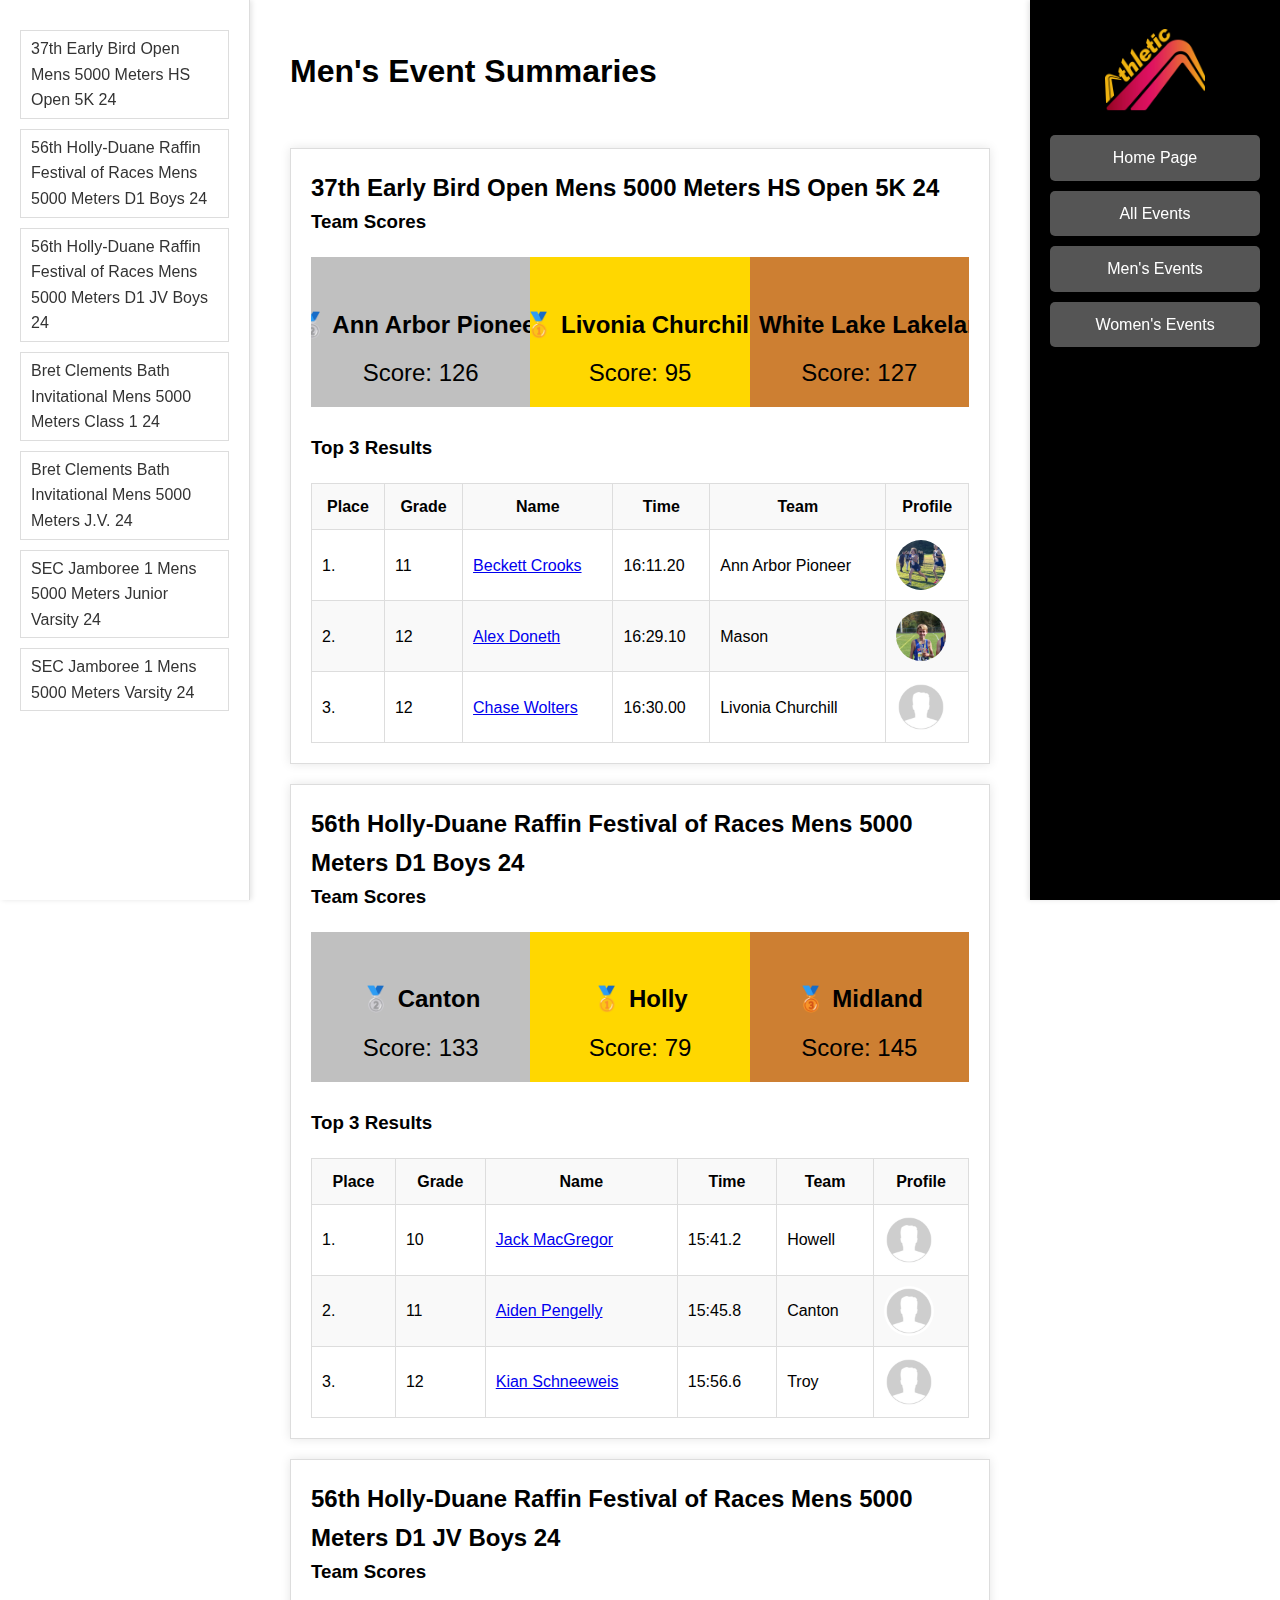
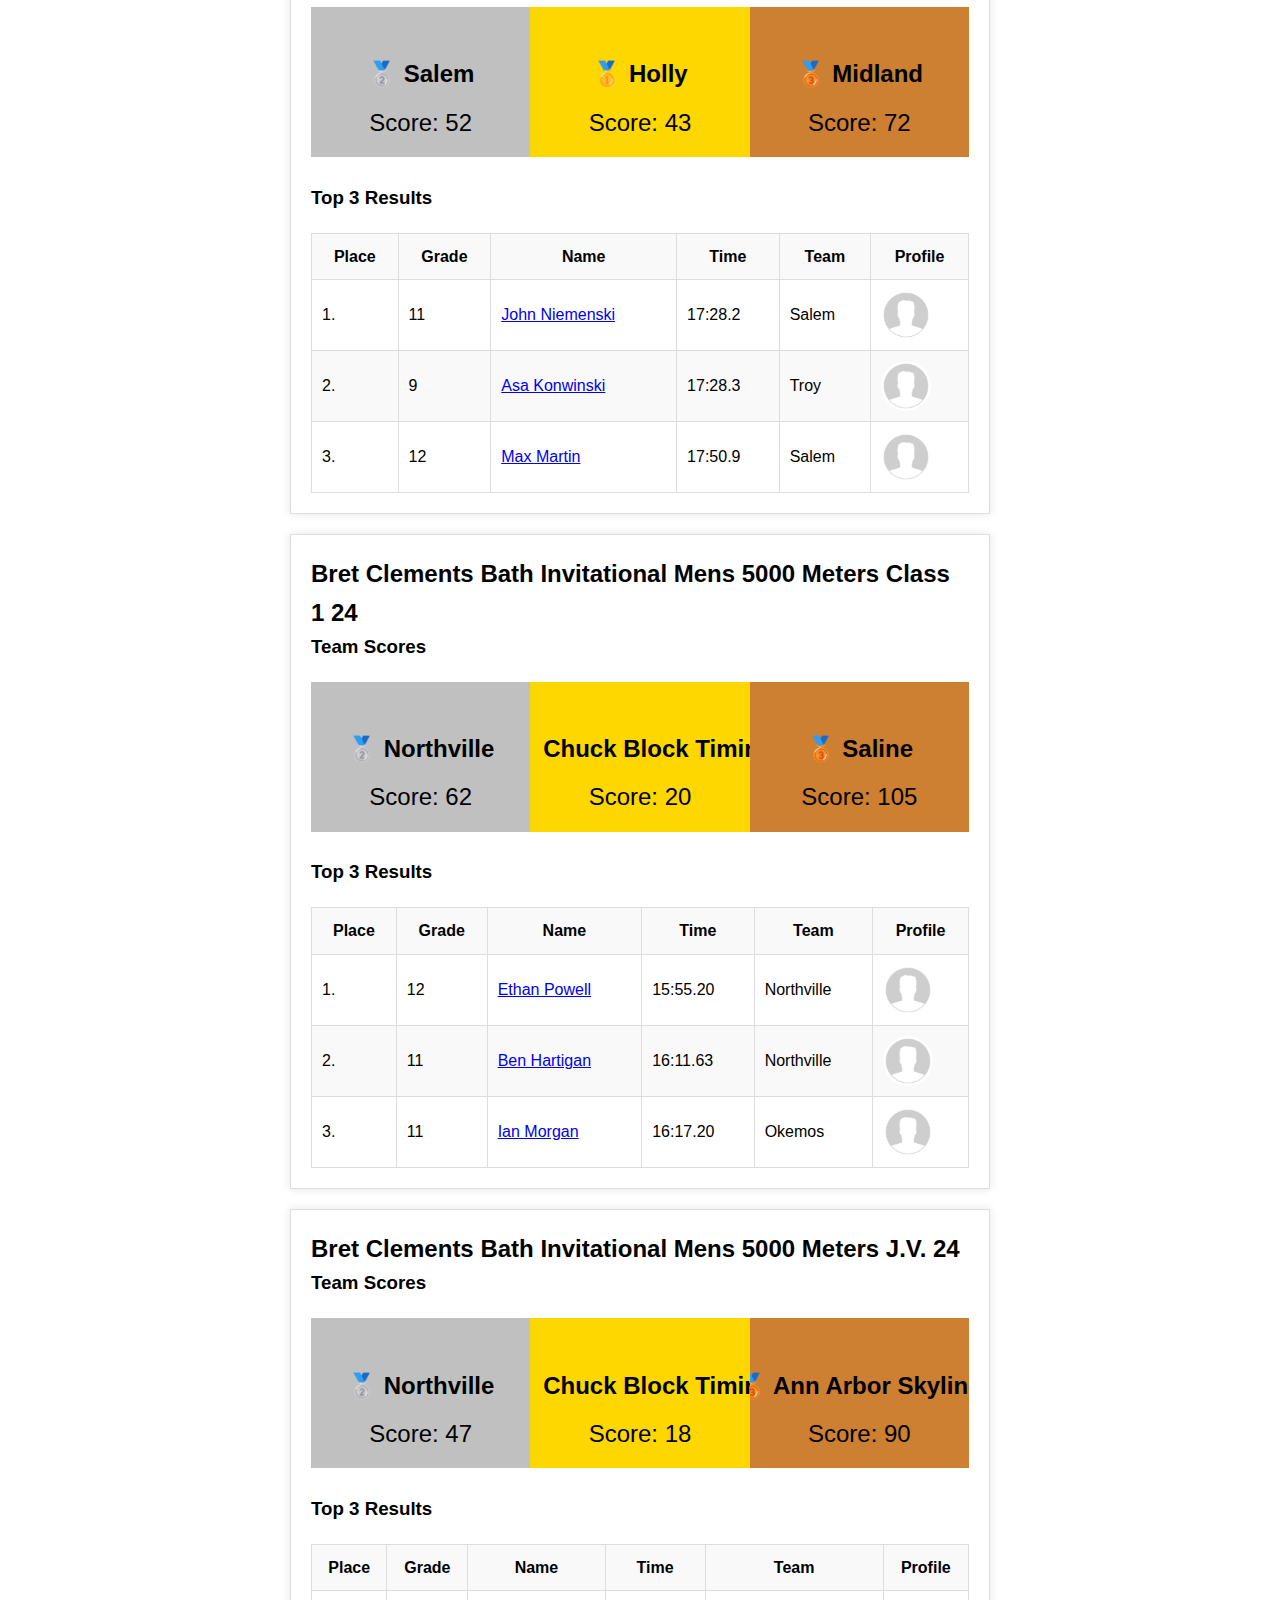
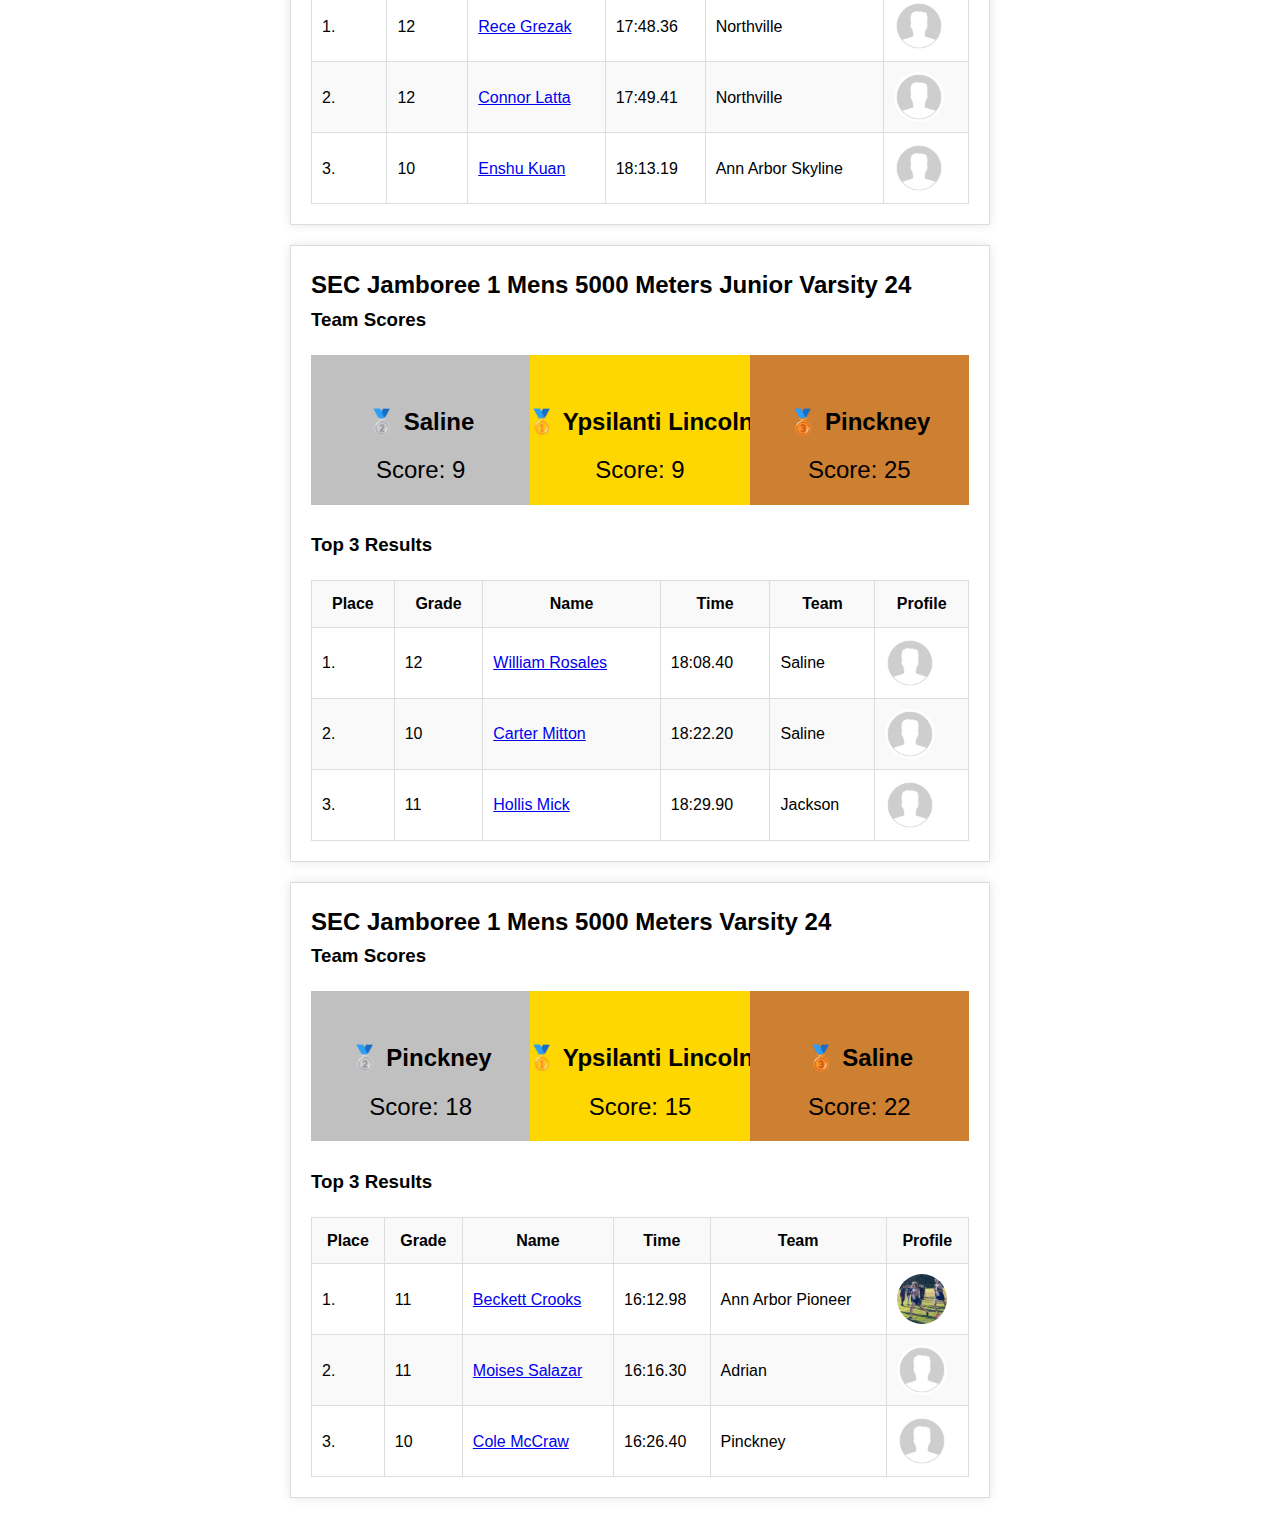
==== mens_results.html @ 16da2fe8 "Extra pages" ====
<!DOCTYPE html>
<html lang="en">
<head>
    <meta charset="UTF-8">
    <meta http-equiv="X-UA-Compatible" content="IE=edge">
    <meta name="viewport" content="width=device-width, initial-scale=1.0">
    <title>Men's Event Summaries</title>
    <link rel="icon" href="images/favicon.ico" type="image/x-icon">
    <link rel="stylesheet" type="text/css" href="css/reset.css"> 
    <link rel="stylesheet" href="css/style.css">
    <script>
        window.addEventListener('scroll', function() {
            const button = document.getElementById('back-to-top');
            const modal = document.getElementById('image-modal');
            if (window.pageYOffset > 300 && modal.style.display !== 'block') {
                button.style.display = 'block';
            } else {
                button.style.display = 'none';
            }
        });

        function scrollToTop() {
            const prefersReducedMotion = window.matchMedia('(prefers-reduced-motion: reduce)').matches;
            if (prefersReducedMotion) {
                window.scrollTo({ top: 0 });
            } else {
                window.scrollTo({ top: 0, behavior: 'smooth' });
            }
        }

        function toggleModal(imageSrc, altText, event) {
            event.stopPropagation(); // Prevent the click event from bubbling up
            const modal = document.getElementById('image-modal');
            const modalImg = document.getElementById('modal-img');
            const modalCaption = document.getElementById('modal-caption');
            const backToTopButton = document.getElementById('back-to-top');

            modal.style.display = 'block';
            modalImg.src = imageSrc;
            modalCaption.textContent = altText;
            backToTopButton.style.display = 'none';
            document.addEventListener('keydown', handleModalKeydown);
        }

        function closeModal() {
            const modal = document.getElementById('image-modal');
            modal.style.display = 'none';
            const button = document.getElementById('back-to-top');
            if (window.pageYOffset > 300) {
                button.style.display = 'block';
            }
            document.removeEventListener('keydown', handleModalKeydown);
        }

        function handleModalKeydown(event) {
            if (event.key === 'Escape') {
                closeModal();
            }
        }

        // Close the modal when clicking anywhere inside it
        document.addEventListener('DOMContentLoaded', function() {
            const modal = document.getElementById('image-modal');
            modal.addEventListener('click', closeModal);
            const modalContent = document.getElementById('modal-img');
            modalContent.addEventListener('click', function(event) {
                event.stopPropagation(); // Prevent closing when clicking on the image
            });
        });

        function handleImageKeydown(event, imageSrc, altText) {
            if (event.key === 'Enter') {
                toggleModal(imageSrc, altText, event);
            }
        }
    </script>
</head>
<body>
    <!-- Image Modal -->
    <div id="image-modal" class="modal">
        <img class="modal-content" id="modal-img" alt="Profile Pic Fullscreen View">
        <div id="modal-caption"></div>
    </div>

    <!-- Footer acting as Navbar -->
    <footer>
        <img src="images/athletic_logo.png" alt="Athletic.net Logo" class="footer-logo">
        <a href="index.html" class="footer-button" tabindex="0">Home Page</a>
        <a href="results.html" class="footer-button" tabindex="0">All Events</a>
        <a href="mens_results.html" class="footer-button" tabindex="0">Men's Events</a>
        <a href="womens_results.html" class="footer-button" tabindex="0">Women's Events</a>
    </footer>

    <main>
        <nav class="event-list">
            <ul>
    <li><a href="#event-1" class="event-link">37th Early Bird Open Mens 5000 Meters HS Open 5K 24</a></li><li><a href="#event-2" class="event-link">56th Holly-Duane Raffin Festival of Races Mens 5000 Meters D1 Boys 24</a></li><li><a href="#event-3" class="event-link">56th Holly-Duane Raffin Festival of Races Mens 5000 Meters D1 JV Boys 24</a></li><li><a href="#event-4" class="event-link">Bret Clements Bath Invitational Mens 5000 Meters Class 1 24</a></li><li><a href="#event-5" class="event-link">Bret Clements Bath Invitational Mens 5000 Meters J.V. 24</a></li><li><a href="#event-6" class="event-link">SEC Jamboree 1 Mens 5000 Meters Junior Varsity 24</a></li><li><a href="#event-7" class="event-link">SEC Jamboree 1 Mens 5000 Meters Varsity 24</a></li>
            </ul>
        </nav>
        <br>
        <h1>Men's Event Summaries</h1>
        <br>
        <br>
    
            <div class="spacer" id="spacer-1"></div>
            <section id="event-1" class="event">
                <h2>37th Early Bird Open Mens 5000 Meters HS Open 5K 24</h2>
                <h3>Team Scores</h3>
                <div class="podium">
            
                <div class="first-place">
                    <p><b>&#129351; Livonia Churchill</b></p>
                    <p>Score: 95</p>
                </div>
                
                <div class="second-place">
                    <p><b>&#129352; Ann Arbor Pioneer</b></p>
                    <p>Score: 126</p>
                </div>
                
                <div class="third-place">
                    <p><b>&#129353; White Lake Lakeland</b></p>
                    <p>Score: 127</p>
                </div>
                
                </div>
                <br>
                <h3>Top 3 Results</h3>
                <table class="athlete-table">
                    <thead>
                        <tr>
                            <th>Place</th>
                            <th>Grade</th>
                            <th>Name</th>
                            <th>Time</th>
                            <th>Team</th>
                            <th>Profile</th>
                        </tr>
                    </thead>
                    <tbody>
            
                    <tr>
                        <td data-label="Place">1.</td>
                        <td data-label="Grade">11</td>
                        <td data-label="Name"><a href="https://www.athletic.net/athlete/21198004/cross-country" target="_blank">Beckett Crooks</a></td>
                        <td data-label="Time">16:11.20</td>
                        <td data-label="Team">Ann Arbor Pioneer</td>
                        <td data-label="Profile">
                            <img src="images/athletes/21198004.jpg" alt="Profile Picture of Beckett Crooks" 
                                 onclick="toggleModal('images/athletes/21198004.jpg', 'Beckett Crooks', event)" 
                                 onkeydown="handleImageKeydown(event, 'images/athletes/21198004.jpg', 'Beckett Crooks')" tabindex="0">
                        </td>
                    </tr>
                    
                    <tr>
                        <td data-label="Place">2.</td>
                        <td data-label="Grade">12</td>
                        <td data-label="Name"><a href="https://www.athletic.net/athlete/14078430/cross-country" target="_blank">Alex Doneth</a></td>
                        <td data-label="Time">16:29.10</td>
                        <td data-label="Team">Mason</td>
                        <td data-label="Profile">
                            <img src="images/athletes/14078430.jpg" alt="Profile Picture of Alex Doneth" 
                                 onclick="toggleModal('images/athletes/14078430.jpg', 'Alex Doneth', event)" 
                                 onkeydown="handleImageKeydown(event, 'images/athletes/14078430.jpg', 'Alex Doneth')" tabindex="0">
                        </td>
                    </tr>
                    
                    <tr>
                        <td data-label="Place">3.</td>
                        <td data-label="Grade">12</td>
                        <td data-label="Name"><a href="https://www.athletic.net/athlete/18779770/cross-country" target="_blank">Chase Wolters</a></td>
                        <td data-label="Time">16:30.00</td>
                        <td data-label="Team">Livonia Churchill</td>
                        <td data-label="Profile">
                            <img src="images/default.jpg" alt="Profile Picture of Chase Wolters" 
                                 onclick="toggleModal('images/default.jpg', 'Chase Wolters', event)" 
                                 onkeydown="handleImageKeydown(event, 'images/default.jpg', 'Chase Wolters')" tabindex="0">
                        </td>
                    </tr>
                    
                    </tbody>
                </table>
            </section>
            
            <div class="spacer" id="spacer-2"></div>
            <section id="event-2" class="event">
                <h2>56th Holly-Duane Raffin Festival of Races Mens 5000 Meters D1 Boys 24</h2>
                <h3>Team Scores</h3>
                <div class="podium">
            
                <div class="first-place">
                    <p><b>&#129351; Holly</b></p>
                    <p>Score: 79</p>
                </div>
                
                <div class="second-place">
                    <p><b>&#129352; Canton</b></p>
                    <p>Score: 133</p>
                </div>
                
                <div class="third-place">
                    <p><b>&#129353; Midland</b></p>
                    <p>Score: 145</p>
                </div>
                
                </div>
                <br>
                <h3>Top 3 Results</h3>
                <table class="athlete-table">
                    <thead>
                        <tr>
                            <th>Place</th>
                            <th>Grade</th>
                            <th>Name</th>
                            <th>Time</th>
                            <th>Team</th>
                            <th>Profile</th>
                        </tr>
                    </thead>
                    <tbody>
            
                    <tr>
                        <td data-label="Place">1.</td>
                        <td data-label="Grade">10</td>
                        <td data-label="Name"><a href="https://www.athletic.net/athlete/17456114/cross-country" target="_blank">Jack MacGregor</a></td>
                        <td data-label="Time">15:41.2</td>
                        <td data-label="Team">Howell</td>
                        <td data-label="Profile">
                            <img src="images/default.jpg" alt="Profile Picture of Jack MacGregor" 
                                 onclick="toggleModal('images/default.jpg', 'Jack MacGregor', event)" 
                                 onkeydown="handleImageKeydown(event, 'images/default.jpg', 'Jack MacGregor')" tabindex="0">
                        </td>
                    </tr>
                    
                    <tr>
                        <td data-label="Place">2.</td>
                        <td data-label="Grade">11</td>
                        <td data-label="Name"><a href="https://www.athletic.net/athlete/21144396/cross-country" target="_blank">Aiden Pengelly</a></td>
                        <td data-label="Time">15:45.8</td>
                        <td data-label="Team">Canton</td>
                        <td data-label="Profile">
                            <img src="images/default.jpg" alt="Profile Picture of Aiden Pengelly" 
                                 onclick="toggleModal('images/default.jpg', 'Aiden Pengelly', event)" 
                                 onkeydown="handleImageKeydown(event, 'images/default.jpg', 'Aiden Pengelly')" tabindex="0">
                        </td>
                    </tr>
                    
                    <tr>
                        <td data-label="Place">3.</td>
                        <td data-label="Grade">12</td>
                        <td data-label="Name"><a href="https://www.athletic.net/athlete/19825394/cross-country" target="_blank">Kian Schneeweis</a></td>
                        <td data-label="Time">15:56.6</td>
                        <td data-label="Team">Troy</td>
                        <td data-label="Profile">
                            <img src="images/default.jpg" alt="Profile Picture of Kian Schneeweis" 
                                 onclick="toggleModal('images/default.jpg', 'Kian Schneeweis', event)" 
                                 onkeydown="handleImageKeydown(event, 'images/default.jpg', 'Kian Schneeweis')" tabindex="0">
                        </td>
                    </tr>
                    
                    </tbody>
                </table>
            </section>
            
            <div class="spacer" id="spacer-3"></div>
            <section id="event-3" class="event">
                <h2>56th Holly-Duane Raffin Festival of Races Mens 5000 Meters D1 JV Boys 24</h2>
                <h3>Team Scores</h3>
                <div class="podium">
            
                <div class="first-place">
                    <p><b>&#129351; Holly</b></p>
                    <p>Score: 43</p>
                </div>
                
                <div class="second-place">
                    <p><b>&#129352; Salem</b></p>
                    <p>Score: 52</p>
                </div>
                
                <div class="third-place">
                    <p><b>&#129353; Midland</b></p>
                    <p>Score: 72</p>
                </div>
                
                </div>
                <br>
                <h3>Top 3 Results</h3>
                <table class="athlete-table">
                    <thead>
                        <tr>
                            <th>Place</th>
                            <th>Grade</th>
                            <th>Name</th>
                            <th>Time</th>
                            <th>Team</th>
                            <th>Profile</th>
                        </tr>
                    </thead>
                    <tbody>
            
                    <tr>
                        <td data-label="Place">1.</td>
                        <td data-label="Grade">11</td>
                        <td data-label="Name"><a href="https://www.athletic.net/athlete/19109794/cross-country" target="_blank">John Niemenski</a></td>
                        <td data-label="Time">17:28.2</td>
                        <td data-label="Team">Salem</td>
                        <td data-label="Profile">
                            <img src="images/default.jpg" alt="Profile Picture of John Niemenski" 
                                 onclick="toggleModal('images/default.jpg', 'John Niemenski', event)" 
                                 onkeydown="handleImageKeydown(event, 'images/default.jpg', 'John Niemenski')" tabindex="0">
                        </td>
                    </tr>
                    
                    <tr>
                        <td data-label="Place">2.</td>
                        <td data-label="Grade">9</td>
                        <td data-label="Name"><a href="https://www.athletic.net/athlete/26407449/cross-country" target="_blank">Asa Konwinski</a></td>
                        <td data-label="Time">17:28.3</td>
                        <td data-label="Team">Troy</td>
                        <td data-label="Profile">
                            <img src="images/default.jpg" alt="Profile Picture of Asa Konwinski" 
                                 onclick="toggleModal('images/default.jpg', 'Asa Konwinski', event)" 
                                 onkeydown="handleImageKeydown(event, 'images/default.jpg', 'Asa Konwinski')" tabindex="0">
                        </td>
                    </tr>
                    
                    <tr>
                        <td data-label="Place">3.</td>
                        <td data-label="Grade">12</td>
                        <td data-label="Name"><a href="https://www.athletic.net/athlete/18687802/cross-country" target="_blank">Max Martin</a></td>
                        <td data-label="Time">17:50.9</td>
                        <td data-label="Team">Salem</td>
                        <td data-label="Profile">
                            <img src="images/default.jpg" alt="Profile Picture of Max Martin" 
                                 onclick="toggleModal('images/default.jpg', 'Max Martin', event)" 
                                 onkeydown="handleImageKeydown(event, 'images/default.jpg', 'Max Martin')" tabindex="0">
                        </td>
                    </tr>
                    
                    </tbody>
                </table>
            </section>
            
            <div class="spacer" id="spacer-4"></div>
            <section id="event-4" class="event">
                <h2>Bret Clements Bath Invitational Mens 5000 Meters Class 1 24</h2>
                <h3>Team Scores</h3>
                <div class="podium">
            
                <div class="first-place">
                    <p><b>&#129351; Chuck Block Timing</b></p>
                    <p>Score: 20</p>
                </div>
                
                <div class="second-place">
                    <p><b>&#129352; Northville</b></p>
                    <p>Score: 62</p>
                </div>
                
                <div class="third-place">
                    <p><b>&#129353; Saline</b></p>
                    <p>Score: 105</p>
                </div>
                
                </div>
                <br>
                <h3>Top 3 Results</h3>
                <table class="athlete-table">
                    <thead>
                        <tr>
                            <th>Place</th>
                            <th>Grade</th>
                            <th>Name</th>
                            <th>Time</th>
                            <th>Team</th>
                            <th>Profile</th>
                        </tr>
                    </thead>
                    <tbody>
            
                    <tr>
                        <td data-label="Place">1.</td>
                        <td data-label="Grade">12</td>
                        <td data-label="Name"><a href="https://www.athletic.net/athlete/17514447/cross-country" target="_blank">Ethan Powell</a></td>
                        <td data-label="Time">15:55.20</td>
                        <td data-label="Team">Northville</td>
                        <td data-label="Profile">
                            <img src="images/default.jpg" alt="Profile Picture of Ethan Powell" 
                                 onclick="toggleModal('images/default.jpg', 'Ethan Powell', event)" 
                                 onkeydown="handleImageKeydown(event, 'images/default.jpg', 'Ethan Powell')" tabindex="0">
                        </td>
                    </tr>
                    
                    <tr>
                        <td data-label="Place">2.</td>
                        <td data-label="Grade">11</td>
                        <td data-label="Name"><a href="https://www.athletic.net/athlete/21351035/cross-country" target="_blank">Ben Hartigan</a></td>
                        <td data-label="Time">16:11.63</td>
                        <td data-label="Team">Northville</td>
                        <td data-label="Profile">
                            <img src="images/default.jpg" alt="Profile Picture of Ben Hartigan" 
                                 onclick="toggleModal('images/default.jpg', 'Ben Hartigan', event)" 
                                 onkeydown="handleImageKeydown(event, 'images/default.jpg', 'Ben Hartigan')" tabindex="0">
                        </td>
                    </tr>
                    
                    <tr>
                        <td data-label="Place">3.</td>
                        <td data-label="Grade">11</td>
                        <td data-label="Name"><a href="https://www.athletic.net/athlete/20362252/cross-country" target="_blank">Ian Morgan</a></td>
                        <td data-label="Time">16:17.20</td>
                        <td data-label="Team">Okemos</td>
                        <td data-label="Profile">
                            <img src="images/default.jpg" alt="Profile Picture of Ian Morgan" 
                                 onclick="toggleModal('images/default.jpg', 'Ian Morgan', event)" 
                                 onkeydown="handleImageKeydown(event, 'images/default.jpg', 'Ian Morgan')" tabindex="0">
                        </td>
                    </tr>
                    
                    </tbody>
                </table>
            </section>
            
            <div class="spacer" id="spacer-5"></div>
            <section id="event-5" class="event">
                <h2>Bret Clements Bath Invitational Mens 5000 Meters J.V. 24</h2>
                <h3>Team Scores</h3>
                <div class="podium">
            
                <div class="first-place">
                    <p><b>&#129351; Chuck Block Timing</b></p>
                    <p>Score: 18</p>
                </div>
                
                <div class="second-place">
                    <p><b>&#129352; Northville</b></p>
                    <p>Score: 47</p>
                </div>
                
                <div class="third-place">
                    <p><b>&#129353; Ann Arbor Skyline</b></p>
                    <p>Score: 90</p>
                </div>
                
                </div>
                <br>
                <h3>Top 3 Results</h3>
                <table class="athlete-table">
                    <thead>
                        <tr>
                            <th>Place</th>
                            <th>Grade</th>
                            <th>Name</th>
                            <th>Time</th>
                            <th>Team</th>
                            <th>Profile</th>
                        </tr>
                    </thead>
                    <tbody>
            
                    <tr>
                        <td data-label="Place">1.</td>
                        <td data-label="Grade">12</td>
                        <td data-label="Name"><a href="https://www.athletic.net/athlete/18566376/cross-country" target="_blank">Rece Grezak</a></td>
                        <td data-label="Time">17:48.36</td>
                        <td data-label="Team">Northville</td>
                        <td data-label="Profile">
                            <img src="images/default.jpg" alt="Profile Picture of Rece Grezak" 
                                 onclick="toggleModal('images/default.jpg', 'Rece Grezak', event)" 
                                 onkeydown="handleImageKeydown(event, 'images/default.jpg', 'Rece Grezak')" tabindex="0">
                        </td>
                    </tr>
                    
                    <tr>
                        <td data-label="Place">2.</td>
                        <td data-label="Grade">12</td>
                        <td data-label="Name"><a href="https://www.athletic.net/athlete/18566380/cross-country" target="_blank">Connor Latta</a></td>
                        <td data-label="Time">17:49.41</td>
                        <td data-label="Team">Northville</td>
                        <td data-label="Profile">
                            <img src="images/default.jpg" alt="Profile Picture of Connor Latta" 
                                 onclick="toggleModal('images/default.jpg', 'Connor Latta', event)" 
                                 onkeydown="handleImageKeydown(event, 'images/default.jpg', 'Connor Latta')" tabindex="0">
                        </td>
                    </tr>
                    
                    <tr>
                        <td data-label="Place">3.</td>
                        <td data-label="Grade">10</td>
                        <td data-label="Name"><a href="https://www.athletic.net/athlete/23687884/cross-country" target="_blank">Enshu Kuan</a></td>
                        <td data-label="Time">18:13.19</td>
                        <td data-label="Team">Ann Arbor Skyline</td>
                        <td data-label="Profile">
                            <img src="images/default.jpg" alt="Profile Picture of Enshu Kuan" 
                                 onclick="toggleModal('images/default.jpg', 'Enshu Kuan', event)" 
                                 onkeydown="handleImageKeydown(event, 'images/default.jpg', 'Enshu Kuan')" tabindex="0">
                        </td>
                    </tr>
                    
                    </tbody>
                </table>
            </section>
            
            <div class="spacer" id="spacer-6"></div>
            <section id="event-6" class="event">
                <h2>SEC Jamboree 1 Mens 5000 Meters Junior Varsity 24</h2>
                <h3>Team Scores</h3>
                <div class="podium">
            
                <div class="first-place">
                    <p><b>&#129351; Ypsilanti Lincoln</b></p>
                    <p>Score: 9</p>
                </div>
                
                <div class="second-place">
                    <p><b>&#129352; Saline</b></p>
                    <p>Score: 9</p>
                </div>
                
                <div class="third-place">
                    <p><b>&#129353; Pinckney</b></p>
                    <p>Score: 25</p>
                </div>
                
                </div>
                <br>
                <h3>Top 3 Results</h3>
                <table class="athlete-table">
                    <thead>
                        <tr>
                            <th>Place</th>
                            <th>Grade</th>
                            <th>Name</th>
                            <th>Time</th>
                            <th>Team</th>
                            <th>Profile</th>
                        </tr>
                    </thead>
                    <tbody>
            
                    <tr>
                        <td data-label="Place">1.</td>
                        <td data-label="Grade">12</td>
                        <td data-label="Name"><a href="https://www.athletic.net/athlete/18800611/cross-country" target="_blank">William Rosales</a></td>
                        <td data-label="Time">18:08.40</td>
                        <td data-label="Team">Saline</td>
                        <td data-label="Profile">
                            <img src="images/default.jpg" alt="Profile Picture of William Rosales" 
                                 onclick="toggleModal('images/default.jpg', 'William Rosales', event)" 
                                 onkeydown="handleImageKeydown(event, 'images/default.jpg', 'William Rosales')" tabindex="0">
                        </td>
                    </tr>
                    
                    <tr>
                        <td data-label="Place">2.</td>
                        <td data-label="Grade">10</td>
                        <td data-label="Name"><a href="https://www.athletic.net/athlete/23578352/cross-country" target="_blank">Carter Mitton</a></td>
                        <td data-label="Time">18:22.20</td>
                        <td data-label="Team">Saline</td>
                        <td data-label="Profile">
                            <img src="images/default.jpg" alt="Profile Picture of Carter Mitton" 
                                 onclick="toggleModal('images/default.jpg', 'Carter Mitton', event)" 
                                 onkeydown="handleImageKeydown(event, 'images/default.jpg', 'Carter Mitton')" tabindex="0">
                        </td>
                    </tr>
                    
                    <tr>
                        <td data-label="Place">3.</td>
                        <td data-label="Grade">11</td>
                        <td data-label="Name"><a href="https://www.athletic.net/athlete/15852465/cross-country" target="_blank">Hollis Mick</a></td>
                        <td data-label="Time">18:29.90</td>
                        <td data-label="Team">Jackson</td>
                        <td data-label="Profile">
                            <img src="images/default.jpg" alt="Profile Picture of Hollis Mick" 
                                 onclick="toggleModal('images/default.jpg', 'Hollis Mick', event)" 
                                 onkeydown="handleImageKeydown(event, 'images/default.jpg', 'Hollis Mick')" tabindex="0">
                        </td>
                    </tr>
                    
                    </tbody>
                </table>
            </section>
            
            <div class="spacer" id="spacer-7"></div>
            <section id="event-7" class="event">
                <h2>SEC Jamboree 1 Mens 5000 Meters Varsity 24</h2>
                <h3>Team Scores</h3>
                <div class="podium">
            
                <div class="first-place">
                    <p><b>&#129351; Ypsilanti Lincoln</b></p>
                    <p>Score: 15</p>
                </div>
                
                <div class="second-place">
                    <p><b>&#129352; Pinckney</b></p>
                    <p>Score: 18</p>
                </div>
                
                <div class="third-place">
                    <p><b>&#129353; Saline</b></p>
                    <p>Score: 22</p>
                </div>
                
                </div>
                <br>
                <h3>Top 3 Results</h3>
                <table class="athlete-table">
                    <thead>
                        <tr>
                            <th>Place</th>
                            <th>Grade</th>
                            <th>Name</th>
                            <th>Time</th>
                            <th>Team</th>
                            <th>Profile</th>
                        </tr>
                    </thead>
                    <tbody>
            
                    <tr>
                        <td data-label="Place">1.</td>
                        <td data-label="Grade">11</td>
                        <td data-label="Name"><a href="https://www.athletic.net/athlete/21198004/cross-country" target="_blank">Beckett Crooks</a></td>
                        <td data-label="Time">16:12.98</td>
                        <td data-label="Team">Ann Arbor Pioneer</td>
                        <td data-label="Profile">
                            <img src="images/athletes/21198004.jpg" alt="Profile Picture of Beckett Crooks" 
                                 onclick="toggleModal('images/athletes/21198004.jpg', 'Beckett Crooks', event)" 
                                 onkeydown="handleImageKeydown(event, 'images/athletes/21198004.jpg', 'Beckett Crooks')" tabindex="0">
                        </td>
                    </tr>
                    
                    <tr>
                        <td data-label="Place">2.</td>
                        <td data-label="Grade">11</td>
                        <td data-label="Name"><a href="https://www.athletic.net/athlete/21155740/cross-country" target="_blank">Moises Salazar</a></td>
                        <td data-label="Time">16:16.30</td>
                        <td data-label="Team">Adrian</td>
                        <td data-label="Profile">
                            <img src="images/default.jpg" alt="Profile Picture of Moises Salazar" 
                                 onclick="toggleModal('images/default.jpg', 'Moises Salazar', event)" 
                                 onkeydown="handleImageKeydown(event, 'images/default.jpg', 'Moises Salazar')" tabindex="0">
                        </td>
                    </tr>
                    
                    <tr>
                        <td data-label="Place">3.</td>
                        <td data-label="Grade">10</td>
                        <td data-label="Name"><a href="https://www.athletic.net/athlete/16009869/cross-country" target="_blank">Cole McCraw</a></td>
                        <td data-label="Time">16:26.40</td>
                        <td data-label="Team">Pinckney</td>
                        <td data-label="Profile">
                            <img src="images/default.jpg" alt="Profile Picture of Cole McCraw" 
                                 onclick="toggleModal('images/default.jpg', 'Cole McCraw', event)" 
                                 onkeydown="handleImageKeydown(event, 'images/default.jpg', 'Cole McCraw')" tabindex="0">
                        </td>
                    </tr>
                    
                    </tbody>
                </table>
            </section>
            
    </main>
    
    <!-- Back to Top Button -->
    <button id="back-to-top" onclick="scrollToTop()" tabindex="0">Back to Top</button>
</body>
</html>
---- css/style.css ----
/* All external resources used are referenced in writeup!! 
Most valuable lesson I learned was about CSS variables as I used them to control color scheme and colors between light and dark mode */

/* Used inspect element color and WAVE picker to pick colors with good contrast */
:root {
    /* Light Mode Colors */
    --bg-color: #ffffff;
    --text-color: #000000;
    --link-color: #333333;
    --table-bg-color: #f9f9f9;
    --event-bg-color: #ffffff;
    --button-bg-color: #555555;
    --button-text-color: #ffffff;
    --footer-bg-color: #000000;
    --modal-bg-color: #000000cc;
    --border-color: #dddddd;
    --medal-bg-gold: #ffd700;
    --medal-bg-silver: #c0c0c0;
    --medal-bg-bronze: #cd7f32;
    --podium-text-color: #000000;
    --modal-caption-color: #ffffff;
    --table-row-odd: #ffffff;
    --table-row-even: #f9f9f9;
}

/* Dark Mode Colors */
@media (prefers-color-scheme: dark) {
    :root {
        --bg-color: #1e1e1e;
        --text-color: #f0f0f0;
        --link-color: #f6cc22;
        --table-bg-color: #2c2c2c;
        --event-bg-color: #333333;
        --button-bg-color: #444444;
        --button-text-color: #ffffff;
        --footer-bg-color: #121212;
        --modal-bg-color: #ffffffcc;
        --border-color: #444444;
        --medal-bg-gold: #ffd700;
        --medal-bg-silver: #c0c0c0;
        --medal-bg-bronze: #cd7f32;
        --podium-text-color: #000000;
        --modal-caption-color: #000000;
        --table-row-odd: #3a3a3a;
        --table-row-even: #585858;
    }
}

@media (prefers-color-scheme: dark) {
    .athlete-table a {
        color: #f6cc22 !important;
    }
}

/* General layout */
body {
    background-color: var(--bg-color);
    color: var(--text-color);
    font-family: Arial, sans-serif;
    margin: 0;
    padding: 0;
    line-height: 1.6;
}

/* Event list styling */
.event-list {
    position: fixed;
    top: 0;
    left: 0;
    width: 250px;
    height: 100%;
    background-color: var(--bg-color);
    border-right: 1px solid var(--border-color);
    box-shadow: 2px 0 5px rgba(0, 0, 0, 0.1);
    overflow-y: auto;
    padding: 20px;
}

.event-list ul {
    list-style-type: none;
    padding: 0;
}

.event-list li {
    margin: 10px 0;
}

.event-list a {
    text-decoration: none;
    color: var(--link-color);
    background-color: var(--event-bg-color);
    display: block;
    padding: 5px 10px;
    border: 1px solid var(--border-color);
    transition: background-color 0.3s;
}

.event-list a:hover {
    background-color: var(--table-bg-color);
}

/* Main content area */
main {
    margin-left: 270px;
    margin-right: 270px;
    padding: 20px;
    width: calc(100% - 540px);
    background-color: var(--bg-color);
}

/* Table styling */
.athlete-table {
    width: 100%;
    border-collapse: collapse;
    background-color: var(--table-bg-color);
    margin-top: 20px;
}

.athlete-table th,
.athlete-table td {
    border: 1px solid var(--border-color);
    padding: 10px;
    color: var(--text-color);
}

.athlete-table th {
    background-color: var(--table-bg-color);
    font-weight: bold;
}

.athlete-table tbody tr:nth-child(odd) {
    background-color: var(--table-row-odd);
}

.athlete-table tbody tr:nth-child(even) {
    background-color: var(--table-row-even);
}

.athlete-table img {
    width: 50px;
    height: 50px;
    border-radius: 50%;
    object-fit: cover;
}

/* Podium styling */
.podium {
    display: flex;
    justify-content: center;
    align-items: flex-end;
    margin-top: 20px;
}

.podium > div {
    height: 150px;
    display: flex;
    flex-direction: column;
    justify-content: flex-end;
    align-items: center;
    box-sizing: border-box;
    padding: 10px;
    overflow: hidden;
}

/* Set same font size and flex basis for all podium places */
.podium .first-place,
.podium .second-place,
.podium .third-place {
    flex: 1 0 30%;
    font-size: 1.5rem;
    color: var(--podium-text-color);
}

.podium .first-place {
    order: 2;
    background-color: var(--medal-bg-gold);
}

.podium .second-place {
    order: 1;
    background-color: var(--medal-bg-silver);
}

.podium .third-place {
    order: 3;
    background-color: var(--medal-bg-bronze);
}

.podium p {
    margin: 5px 0;
    text-align: center;
    overflow: hidden;
    text-overflow: ellipsis;
    white-space: nowrap;
}

/* Event hover effect */
.event {
    border: 1px solid var(--border-color);
    padding: 20px;
    margin-bottom: 20px;
    background-color: var(--event-bg-color);
    transition: transform 0.3s ease, box-shadow 0.3s ease;
    box-shadow: 0 0 10px rgba(0, 0, 0, 0.1);
}

.event:hover {
    transform: scale(1.02);
    box-shadow: 0 0 15px rgba(0, 0, 0, 0.3);
    z-index: 10;
}

/* Footer styling */
footer {
    position: fixed;
    top: 0;
    right: 0;
    width: 250px;
    height: 100%;
    padding: 20px;
    background-color: var(--footer-bg-color);
    color: var(--button-text-color);
    box-shadow: -2px 0 5px rgba(0, 0, 0, 0.1);
    overflow-y: auto;
    text-align: center;
    display: flex;
    flex-direction: column;
    align-items: center;
}

.footer-logo {
    width: 100px;
    margin-bottom: 15px;
}

.footer-button {
    background-color: var(--button-bg-color);
    color: var(--button-text-color);
    text-decoration: none;
    padding: 10px 20px;
    border-radius: 5px;
    display: inline-block;
    width: 100%;
    margin-bottom: 10px;
    transition: background-color 0.3s;
    text-align: center;
    cursor: pointer;
}

.footer-button:hover {
    background-color: #666666;
}

/* Back to top button */
#back-to-top {
    position: fixed;
    bottom: 20px;
    right: 20px;
    background-color: var(--button-bg-color);
    color: var(--button-text-color);
    border: none;
    padding: 10px 15px;
    border-radius: 5px;
    cursor: pointer;
    display: none;
    transition: background-color 0.3s;
    z-index: 1000;
}

#back-to-top:hover {
    background-color: var(--button-bg-color-hover, #777777);
}

/* Modal styling */
.modal {
    display: none;
    position: fixed;
    z-index: 100;
    left: 0;
    top: 0;
    width: 100%;
    height: 100%;
    background-color: var(--modal-bg-color);
    overflow: auto;
}

.modal-content {
    margin: auto;
    display: block;
    width: 600px;
    height: 900px;
    object-fit: cover;
}

/* Modal caption styling */
#modal-caption {
    text-align: center;
    color: var(--modal-caption-color);
    padding: 10px;
    font-size: 20px;
}

/* Reduced motion - disables hover and shadow effects when it's turned on */
@media (prefers-reduced-motion: reduce) {
    .event {
        transition: none;
        box-shadow: none;
    }

    .event:hover {
        transform: none;
        box-shadow: none;
    }
}

/* Responsive adjustments for smaller screens & mobile */
/* Picked 1100 to not mess elements up on screens that are slightly smaller like laptops */
@media (max-width: 1100px) {
    .event-list {
        position: static;
        width: 100%;
        max-height: 150px;
        padding: 10px;
        overflow-y: auto;
        box-shadow: none;
        display: block;
    }

    .event-list ul {
        display: flex;
        flex-wrap: wrap;
        justify-content: center;
    }

    .event-list li {
        margin: 5px;
    }

    .event-list a {
        padding: 5px 10px;
    }

    main {
        margin-left: 0;
        margin-right: 0;
        padding: 0;
        width: 100%;
    }

    table, thead, tbody, th, td, tr {
        display: block;
    }

    thead {
        display: none;
    }

    tr {
        border: 1px solid var(--border-color);
        margin-bottom: 10px;
        padding: 8px;
    }

    td {
        display: flex;
        justify-content: space-between;
        padding: 8px 15px;
    }

    td::before {
        content: attr(data-label);
        flex-basis: 50%;
        font-weight: bold;
        color: var(--text-color);
        padding-right: 10px;
    }

    tr:nth-child(odd) {
        background-color: var(--table-row-odd);
    }

    tr:nth-child(even) {
        background-color: var(--table-row-even);
    }

    .podium {
        display: flex;
        flex-direction: column;
        align-items: center;
    }

    .podium > div {
        width: 100%;
        height: auto;
        margin-bottom: 10px;
    }

    .podium .first-place,
    .podium .second-place,
    .podium .third-place {
        order: unset;
        flex: unset;
    }

    /* Adjust text overflow handling for small screens */
    .podium p {
        white-space: normal;
        overflow: visible;
        text-overflow: unset;
    }

    .athlete-table img {
        width: 80px;
        height: 80px;
    }

    footer {
        position: static;
        width: 100%;
        height: auto;
        padding: 10px;
        background-color: var(--footer-bg-color);
        color: var(--button-text-color);
        box-shadow: none;
        display: flex;
        justify-content: center;
        align-items: center;
        flex-wrap: wrap;
    }

    .footer-logo {
        width: 50px;
        margin: 5px;
    }

    .footer-button {
        margin: 5px;
        padding: 5px 10px;
        font-size: 0.8rem;
        flex: 1 1 22%;
        min-width: 100px;
        box-sizing: border-box;
        text-align: center;
    }

    .modal-content { 
        /* Felt like I had to use max-height here so images didnt spill over viewport on mobile */
        max-width: 100%;
        max-height: 70%;
    }
}
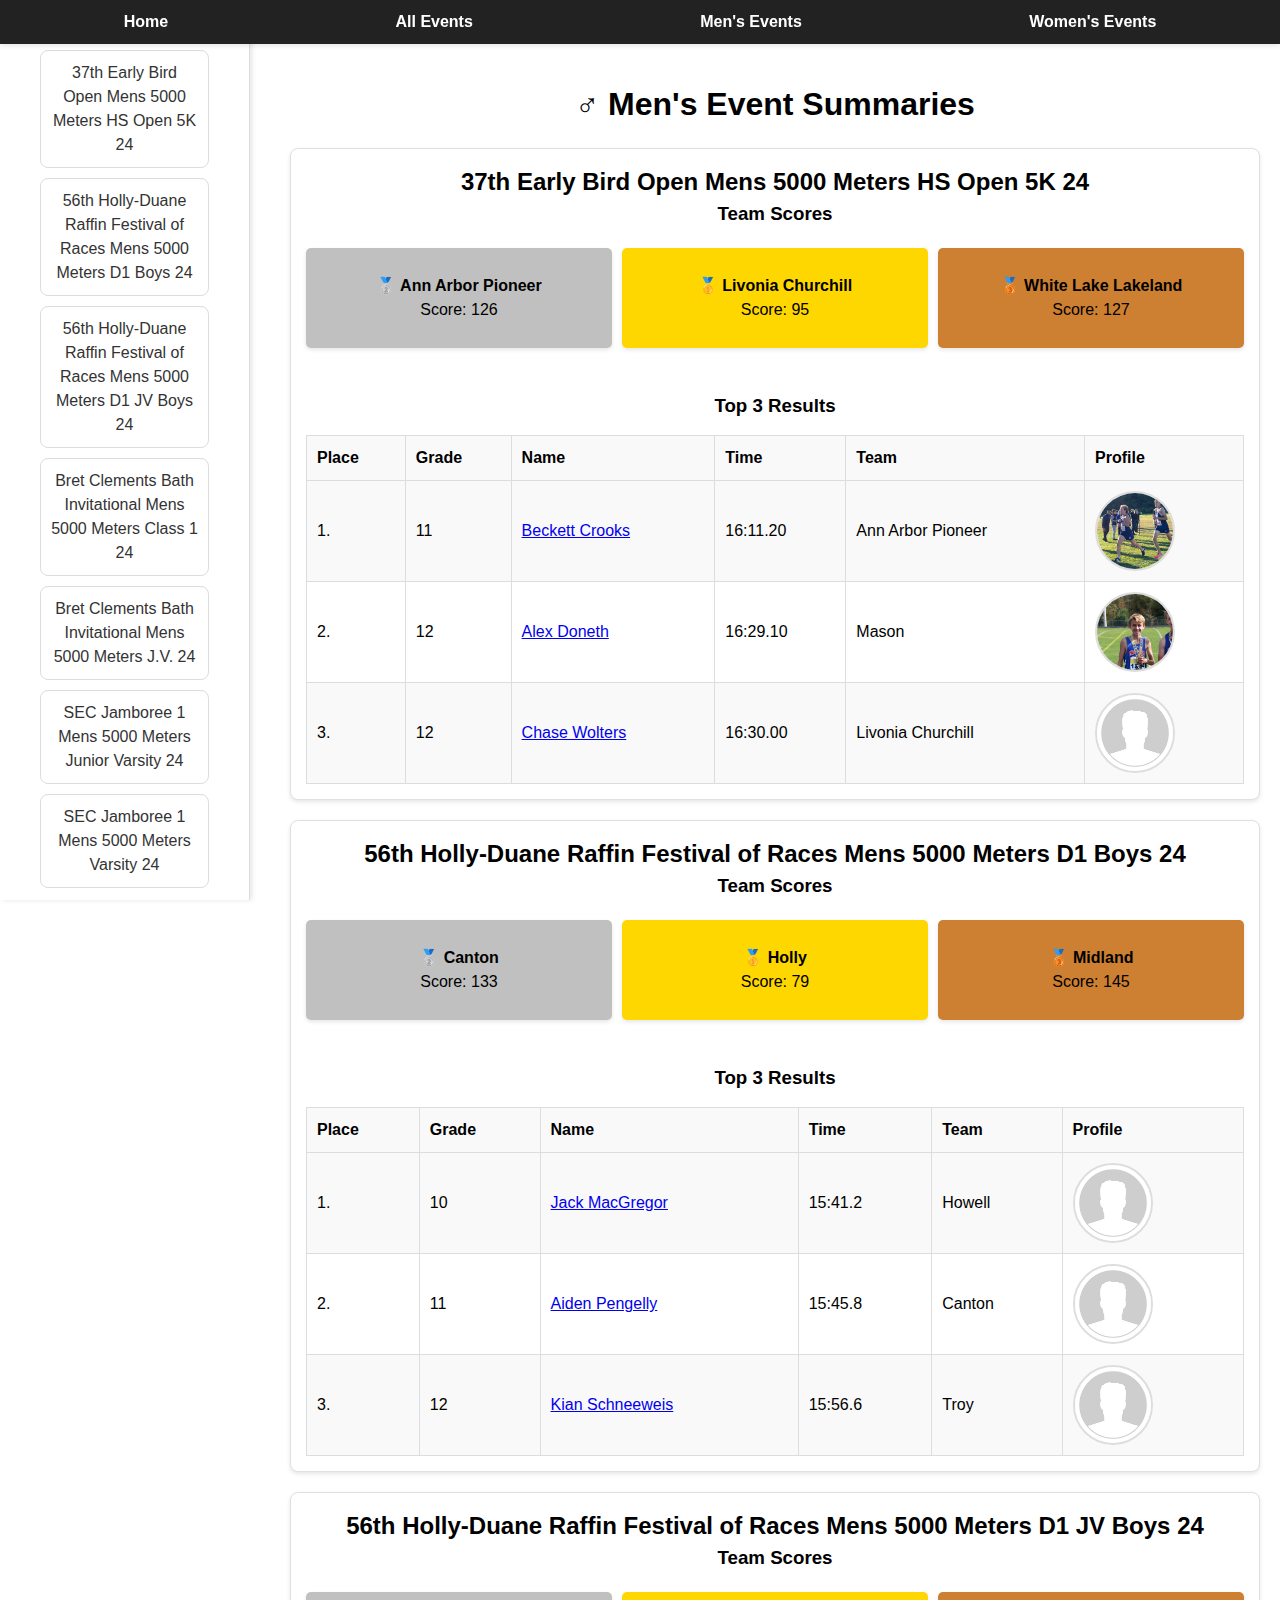
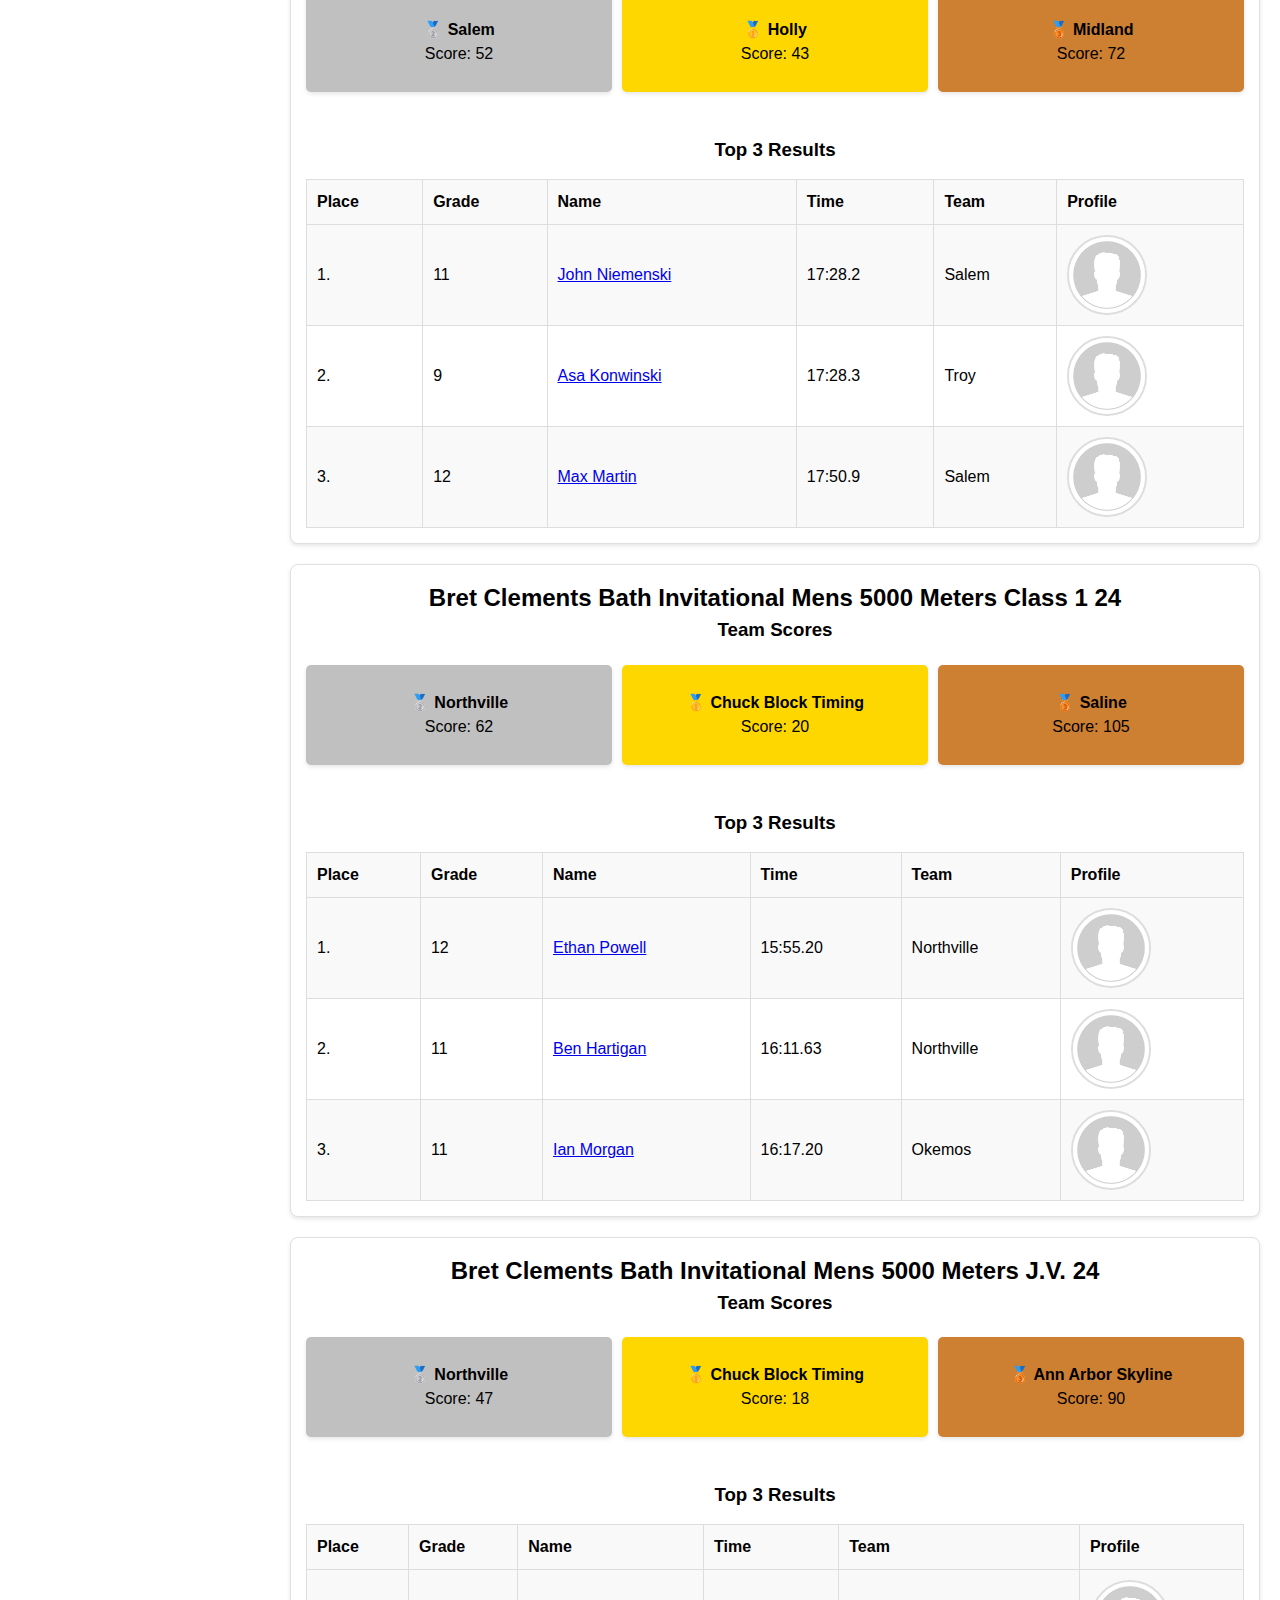
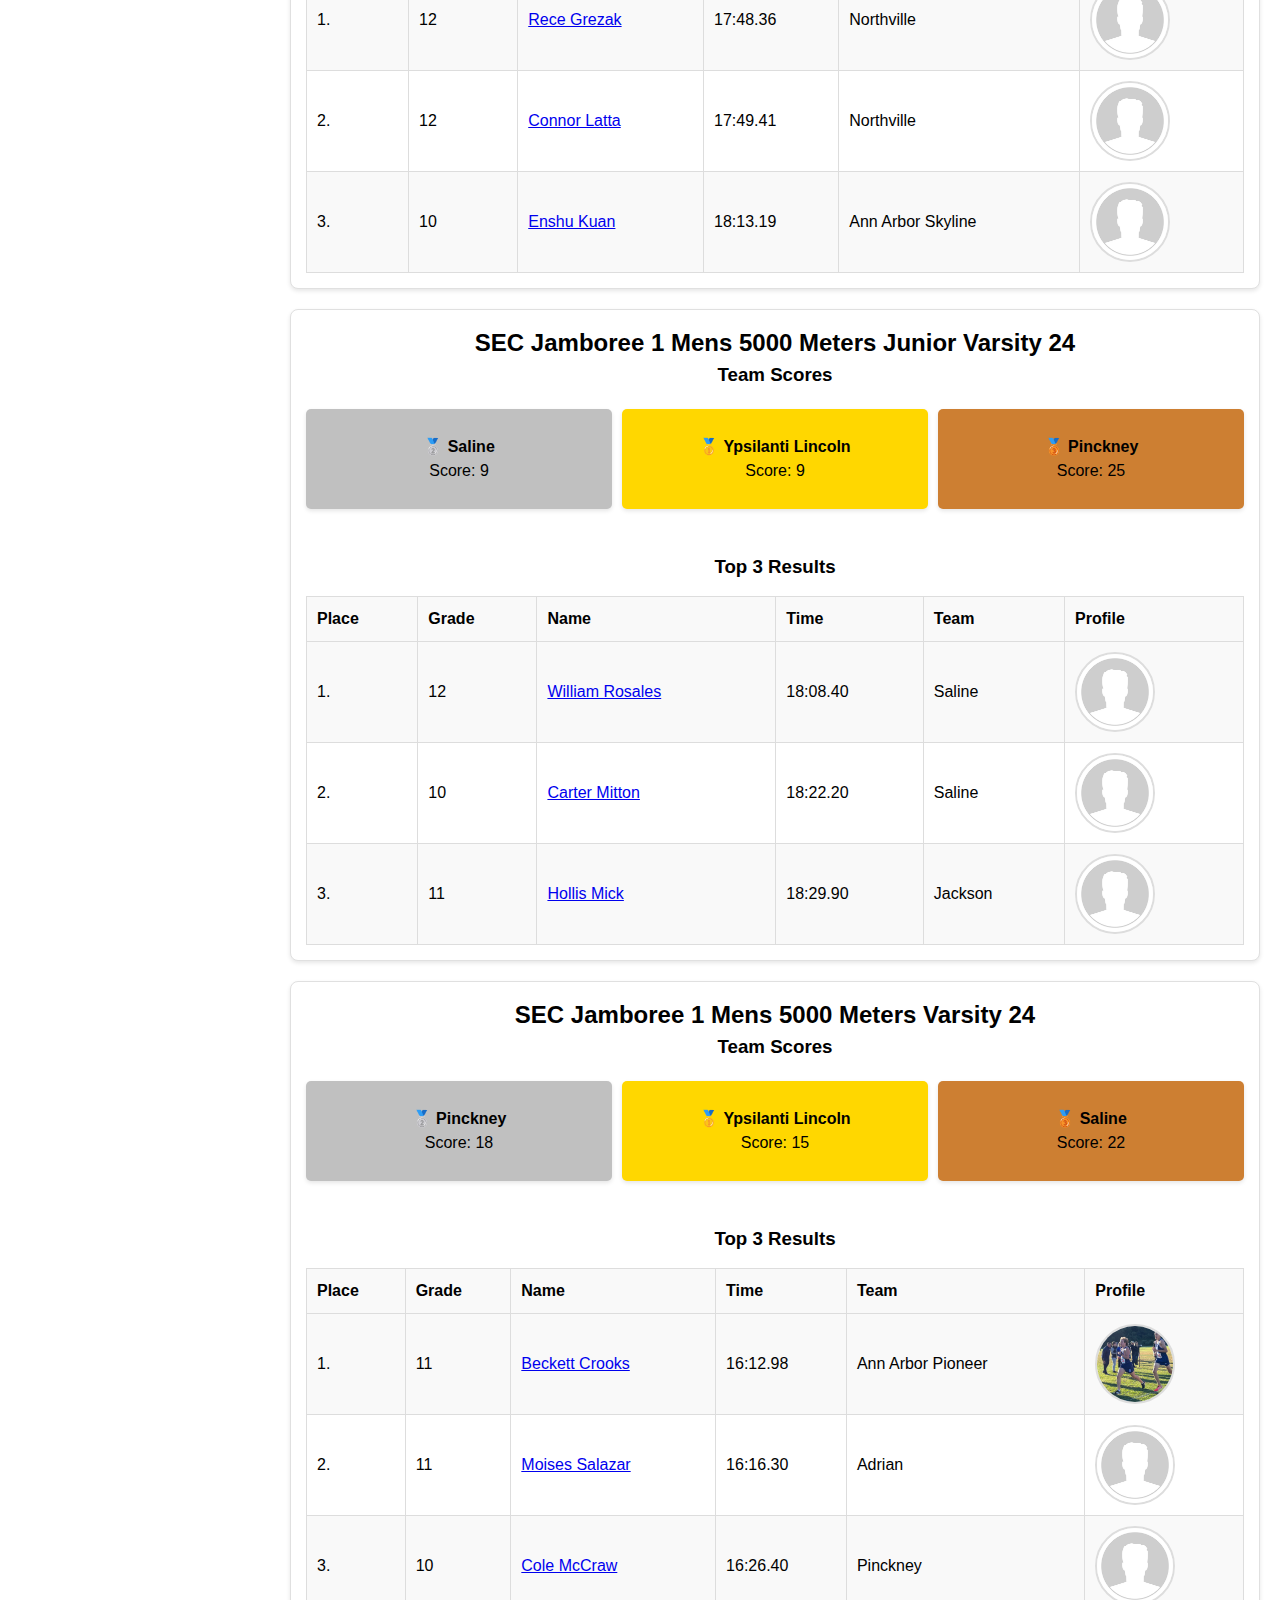
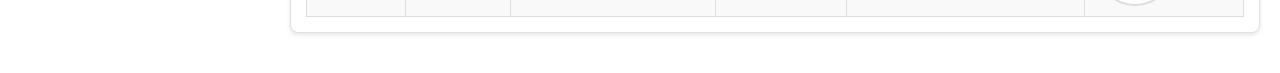
==== commit dcd72fbb: "Repo Visibility fixed + Ibrahim advice" ====
--- a/mens_results.html
+++ b/mens_results.html
@@ -5,92 +5,25 @@
     <meta charset="UTF-8">
     <meta http-equiv="X-UA-Compatible" content="IE=edge">
     <meta name="viewport" content="width=device-width, initial-scale=1.0">
-    <title>Men's Event Summaries</title>
+    <title>&#9794; Men's Event Summaries</title>
     <link rel="icon" href="images/favicon.ico" type="image/x-icon">
-    <link rel="stylesheet" type="text/css" href="css/reset.css"> 
+    <link rel="stylesheet" type="text/css" href="css/reset.css">
     <link rel="stylesheet" href="css/style.css">
-    <script>
-        window.addEventListener('scroll', function() {
-            const button = document.getElementById('back-to-top');
-            const modal = document.getElementById('image-modal');
-            if (window.pageYOffset > 300 && modal.style.display !== 'block') {
-                button.style.display = 'block';
-            } else {
-                button.style.display = 'none';
-            }
-        });
-
-        function scrollToTop() {
-            const prefersReducedMotion = window.matchMedia('(prefers-reduced-motion: reduce)').matches;
-            if (prefersReducedMotion) {
-                window.scrollTo({ top: 0 });
-            } else {
-                window.scrollTo({ top: 0, behavior: 'smooth' });
-            }
-        }
-
-        function toggleModal(imageSrc, altText, event) {
-            event.stopPropagation(); // Prevent the click event from bubbling up
-            const modal = document.getElementById('image-modal');
-            const modalImg = document.getElementById('modal-img');
-            const modalCaption = document.getElementById('modal-caption');
-            const backToTopButton = document.getElementById('back-to-top');
-
-            modal.style.display = 'block';
-            modalImg.src = imageSrc;
-            modalCaption.textContent = altText;
-            backToTopButton.style.display = 'none';
-            document.addEventListener('keydown', handleModalKeydown);
-        }
-
-        function closeModal() {
-            const modal = document.getElementById('image-modal');
-            modal.style.display = 'none';
-            const button = document.getElementById('back-to-top');
-            if (window.pageYOffset > 300) {
-                button.style.display = 'block';
-            }
-            document.removeEventListener('keydown', handleModalKeydown);
-        }
-
-        function handleModalKeydown(event) {
-            if (event.key === 'Escape') {
-                closeModal();
-            }
-        }
-
-        // Close the modal when clicking anywhere inside it
-        document.addEventListener('DOMContentLoaded', function() {
-            const modal = document.getElementById('image-modal');
-            modal.addEventListener('click', closeModal);
-            const modalContent = document.getElementById('modal-img');
-            modalContent.addEventListener('click', function(event) {
-                event.stopPropagation(); // Prevent closing when clicking on the image
-            });
-        });
-
-        function handleImageKeydown(event, imageSrc, altText) {
-            if (event.key === 'Enter') {
-                toggleModal(imageSrc, altText, event);
-            }
-        }
-    </script>
 </head>
 <body>
+    <!-- Top Navbar -->
+    <div class="navbar">
+        <a href="index.html">Home</a>
+        <a href="results.html">All Events</a>
+        <a href="mens_results.html">Men's Events</a>
+        <a href="womens_results.html">Women's Events</a>
+    </div>
+
     <!-- Image Modal -->
-    <div id="image-modal" class="modal">
+    <div id="image-modal" class="modal" style="display: none;">
         <img class="modal-content" id="modal-img" alt="Profile Pic Fullscreen View">
         <div id="modal-caption"></div>
     </div>
-
-    <!-- Footer acting as Navbar -->
-    <footer>
-        <img src="images/athletic_logo.png" alt="Athletic.net Logo" class="footer-logo">
-        <a href="index.html" class="footer-button" tabindex="0">Home Page</a>
-        <a href="results.html" class="footer-button" tabindex="0">All Events</a>
-        <a href="mens_results.html" class="footer-button" tabindex="0">Men's Events</a>
-        <a href="womens_results.html" class="footer-button" tabindex="0">Women's Events</a>
-    </footer>
 
     <main>
         <nav class="event-list">
@@ -98,10 +31,7 @@
     <li><a href="#event-1" class="event-link">37th Early Bird Open Mens 5000 Meters HS Open 5K 24</a></li><li><a href="#event-2" class="event-link">56th Holly-Duane Raffin Festival of Races Mens 5000 Meters D1 Boys 24</a></li><li><a href="#event-3" class="event-link">56th Holly-Duane Raffin Festival of Races Mens 5000 Meters D1 JV Boys 24</a></li><li><a href="#event-4" class="event-link">Bret Clements Bath Invitational Mens 5000 Meters Class 1 24</a></li><li><a href="#event-5" class="event-link">Bret Clements Bath Invitational Mens 5000 Meters J.V. 24</a></li><li><a href="#event-6" class="event-link">SEC Jamboree 1 Mens 5000 Meters Junior Varsity 24</a></li><li><a href="#event-7" class="event-link">SEC Jamboree 1 Mens 5000 Meters Varsity 24</a></li>
             </ul>
         </nav>
-        <br>
-        <h1>Men's Event Summaries</h1>
-        <br>
-        <br>
+        <h1>&#9794; Men's Event Summaries</h1>
     
             <div class="spacer" id="spacer-1"></div>
             <section id="event-1" class="event">
@@ -149,7 +79,7 @@
                         <td data-label="Profile">
                             <img src="images/athletes/21198004.jpg" alt="Profile Picture of Beckett Crooks" 
                                  onclick="toggleModal('images/athletes/21198004.jpg', 'Beckett Crooks', event)" 
-                                 onkeydown="handleImageKeydown(event, 'images/athletes/21198004.jpg', 'Beckett Crooks')" tabindex="0">
+                                 tabindex="0">
                         </td>
                     </tr>
                     
@@ -162,7 +92,7 @@
                         <td data-label="Profile">
                             <img src="images/athletes/14078430.jpg" alt="Profile Picture of Alex Doneth" 
                                  onclick="toggleModal('images/athletes/14078430.jpg', 'Alex Doneth', event)" 
-                                 onkeydown="handleImageKeydown(event, 'images/athletes/14078430.jpg', 'Alex Doneth')" tabindex="0">
+                                 tabindex="0">
                         </td>
                     </tr>
                     
@@ -175,7 +105,7 @@
                         <td data-label="Profile">
                             <img src="images/default.jpg" alt="Profile Picture of Chase Wolters" 
                                  onclick="toggleModal('images/default.jpg', 'Chase Wolters', event)" 
-                                 onkeydown="handleImageKeydown(event, 'images/default.jpg', 'Chase Wolters')" tabindex="0">
+                                 tabindex="0">
                         </td>
                     </tr>
                     
@@ -229,7 +159,7 @@
                         <td data-label="Profile">
                             <img src="images/default.jpg" alt="Profile Picture of Jack MacGregor" 
                                  onclick="toggleModal('images/default.jpg', 'Jack MacGregor', event)" 
-                                 onkeydown="handleImageKeydown(event, 'images/default.jpg', 'Jack MacGregor')" tabindex="0">
+                                 tabindex="0">
                         </td>
                     </tr>
                     
@@ -242,7 +172,7 @@
                         <td data-label="Profile">
                             <img src="images/default.jpg" alt="Profile Picture of Aiden Pengelly" 
                                  onclick="toggleModal('images/default.jpg', 'Aiden Pengelly', event)" 
-                                 onkeydown="handleImageKeydown(event, 'images/default.jpg', 'Aiden Pengelly')" tabindex="0">
+                                 tabindex="0">
                         </td>
                     </tr>
                     
@@ -255,7 +185,7 @@
                         <td data-label="Profile">
                             <img src="images/default.jpg" alt="Profile Picture of Kian Schneeweis" 
                                  onclick="toggleModal('images/default.jpg', 'Kian Schneeweis', event)" 
-                                 onkeydown="handleImageKeydown(event, 'images/default.jpg', 'Kian Schneeweis')" tabindex="0">
+                                 tabindex="0">
                         </td>
                     </tr>
                     
@@ -309,7 +239,7 @@
                         <td data-label="Profile">
                             <img src="images/default.jpg" alt="Profile Picture of John Niemenski" 
                                  onclick="toggleModal('images/default.jpg', 'John Niemenski', event)" 
-                                 onkeydown="handleImageKeydown(event, 'images/default.jpg', 'John Niemenski')" tabindex="0">
+                                 tabindex="0">
                         </td>
                     </tr>
                     
@@ -322,7 +252,7 @@
                         <td data-label="Profile">
                             <img src="images/default.jpg" alt="Profile Picture of Asa Konwinski" 
                                  onclick="toggleModal('images/default.jpg', 'Asa Konwinski', event)" 
-                                 onkeydown="handleImageKeydown(event, 'images/default.jpg', 'Asa Konwinski')" tabindex="0">
+                                 tabindex="0">
                         </td>
                     </tr>
                     
@@ -335,7 +265,7 @@
                         <td data-label="Profile">
                             <img src="images/default.jpg" alt="Profile Picture of Max Martin" 
                                  onclick="toggleModal('images/default.jpg', 'Max Martin', event)" 
-                                 onkeydown="handleImageKeydown(event, 'images/default.jpg', 'Max Martin')" tabindex="0">
+                                 tabindex="0">
                         </td>
                     </tr>
                     
@@ -389,7 +319,7 @@
                         <td data-label="Profile">
                             <img src="images/default.jpg" alt="Profile Picture of Ethan Powell" 
                                  onclick="toggleModal('images/default.jpg', 'Ethan Powell', event)" 
-                                 onkeydown="handleImageKeydown(event, 'images/default.jpg', 'Ethan Powell')" tabindex="0">
+                                 tabindex="0">
                         </td>
                     </tr>
                     
@@ -402,7 +332,7 @@
                         <td data-label="Profile">
                             <img src="images/default.jpg" alt="Profile Picture of Ben Hartigan" 
                                  onclick="toggleModal('images/default.jpg', 'Ben Hartigan', event)" 
-                                 onkeydown="handleImageKeydown(event, 'images/default.jpg', 'Ben Hartigan')" tabindex="0">
+                                 tabindex="0">
                         </td>
                     </tr>
                     
@@ -415,7 +345,7 @@
                         <td data-label="Profile">
                             <img src="images/default.jpg" alt="Profile Picture of Ian Morgan" 
                                  onclick="toggleModal('images/default.jpg', 'Ian Morgan', event)" 
-                                 onkeydown="handleImageKeydown(event, 'images/default.jpg', 'Ian Morgan')" tabindex="0">
+                                 tabindex="0">
                         </td>
                     </tr>
                     
@@ -469,7 +399,7 @@
                         <td data-label="Profile">
                             <img src="images/default.jpg" alt="Profile Picture of Rece Grezak" 
                                  onclick="toggleModal('images/default.jpg', 'Rece Grezak', event)" 
-                                 onkeydown="handleImageKeydown(event, 'images/default.jpg', 'Rece Grezak')" tabindex="0">
+                                 tabindex="0">
                         </td>
                     </tr>
                     
@@ -482,7 +412,7 @@
                         <td data-label="Profile">
                             <img src="images/default.jpg" alt="Profile Picture of Connor Latta" 
                                  onclick="toggleModal('images/default.jpg', 'Connor Latta', event)" 
-                                 onkeydown="handleImageKeydown(event, 'images/default.jpg', 'Connor Latta')" tabindex="0">
+                                 tabindex="0">
                         </td>
                     </tr>
                     
@@ -495,7 +425,7 @@
                         <td data-label="Profile">
                             <img src="images/default.jpg" alt="Profile Picture of Enshu Kuan" 
                                  onclick="toggleModal('images/default.jpg', 'Enshu Kuan', event)" 
-                                 onkeydown="handleImageKeydown(event, 'images/default.jpg', 'Enshu Kuan')" tabindex="0">
+                                 tabindex="0">
                         </td>
                     </tr>
                     
@@ -549,7 +479,7 @@
                         <td data-label="Profile">
                             <img src="images/default.jpg" alt="Profile Picture of William Rosales" 
                                  onclick="toggleModal('images/default.jpg', 'William Rosales', event)" 
-                                 onkeydown="handleImageKeydown(event, 'images/default.jpg', 'William Rosales')" tabindex="0">
+                                 tabindex="0">
                         </td>
                     </tr>
                     
@@ -562,7 +492,7 @@
                         <td data-label="Profile">
                             <img src="images/default.jpg" alt="Profile Picture of Carter Mitton" 
                                  onclick="toggleModal('images/default.jpg', 'Carter Mitton', event)" 
-                                 onkeydown="handleImageKeydown(event, 'images/default.jpg', 'Carter Mitton')" tabindex="0">
+                                 tabindex="0">
                         </td>
                     </tr>
                     
@@ -575,7 +505,7 @@
                         <td data-label="Profile">
                             <img src="images/default.jpg" alt="Profile Picture of Hollis Mick" 
                                  onclick="toggleModal('images/default.jpg', 'Hollis Mick', event)" 
-                                 onkeydown="handleImageKeydown(event, 'images/default.jpg', 'Hollis Mick')" tabindex="0">
+                                 tabindex="0">
                         </td>
                     </tr>
                     
@@ -629,7 +559,7 @@
                         <td data-label="Profile">
                             <img src="images/athletes/21198004.jpg" alt="Profile Picture of Beckett Crooks" 
                                  onclick="toggleModal('images/athletes/21198004.jpg', 'Beckett Crooks', event)" 
-                                 onkeydown="handleImageKeydown(event, 'images/athletes/21198004.jpg', 'Beckett Crooks')" tabindex="0">
+                                 tabindex="0">
                         </td>
                     </tr>
                     
@@ -642,7 +572,7 @@
                         <td data-label="Profile">
                             <img src="images/default.jpg" alt="Profile Picture of Moises Salazar" 
                                  onclick="toggleModal('images/default.jpg', 'Moises Salazar', event)" 
-                                 onkeydown="handleImageKeydown(event, 'images/default.jpg', 'Moises Salazar')" tabindex="0">
+                                 tabindex="0">
                         </td>
                     </tr>
                     
@@ -655,7 +585,7 @@
                         <td data-label="Profile">
                             <img src="images/default.jpg" alt="Profile Picture of Cole McCraw" 
                                  onclick="toggleModal('images/default.jpg', 'Cole McCraw', event)" 
-                                 onkeydown="handleImageKeydown(event, 'images/default.jpg', 'Cole McCraw')" tabindex="0">
+                                 tabindex="0">
                         </td>
                     </tr>
                     
@@ -663,9 +593,10 @@
                 </table>
             </section>
             
+    <script src="js/script.js"></script>
     </main>
     
     <!-- Back to Top Button -->
-    <button id="back-to-top" onclick="scrollToTop()" tabindex="0">Back to Top</button>
+    <button id="back-to-top" tabindex="0" style="display:none;">Back to Top</button>
 </body>
 </html>
--- a/css/style.css
+++ b/css/style.css
@@ -1,9 +1,6 @@
-/* All external resources used are referenced in writeup!! 
-Most valuable lesson I learned was about CSS variables as I used them to control color scheme and colors between light and dark mode */
-
-/* Used inspect element color and WAVE picker to pick colors with good contrast */
+/* All code not discussed in class reference on writeup (see README) */
+
 :root {
-    /* Light Mode Colors */
     --bg-color: #ffffff;
     --text-color: #000000;
     --link-color: #333333;
@@ -11,59 +8,277 @@
     --event-bg-color: #ffffff;
     --button-bg-color: #555555;
     --button-text-color: #ffffff;
-    --footer-bg-color: #000000;
-    --modal-bg-color: #000000cc;
+    --navbar-bg-color: #222222;
+    --navbar-text-color: #ffffff;
     --border-color: #dddddd;
+    --event-border-color: #e0e0e0;
     --medal-bg-gold: #ffd700;
-    --medal-bg-silver: #c0c0c0;
+        --medal-bg-silver: #c0c0c0;
     --medal-bg-bronze: #cd7f32;
     --podium-text-color: #000000;
     --modal-caption-color: #ffffff;
-    --table-row-odd: #ffffff;
-    --table-row-even: #f9f9f9;
-}
-
-/* Dark Mode Colors */
-@media (prefers-color-scheme: dark) {
-    :root {
-        --bg-color: #1e1e1e;
-        --text-color: #f0f0f0;
-        --link-color: #f6cc22;
-        --table-bg-color: #2c2c2c;
-        --event-bg-color: #333333;
-        --button-bg-color: #444444;
-        --button-text-color: #ffffff;
-        --footer-bg-color: #121212;
-        --modal-bg-color: #ffffffcc;
-        --border-color: #444444;
-        --medal-bg-gold: #ffd700;
-        --medal-bg-silver: #c0c0c0;
-        --medal-bg-bronze: #cd7f32;
-        --podium-text-color: #000000;
-        --modal-caption-color: #000000;
-        --table-row-odd: #3a3a3a;
-        --table-row-even: #585858;
-    }
-}
-
-@media (prefers-color-scheme: dark) {
-    .athlete-table a {
-        color: #f6cc22 !important;
-    }
-}
-
-/* General layout */
+    --modal-bg-color: rgba(0, 0, 0, 0.8);
+    --event-gap: 20px;
+    --row-odd-bg-color: #f9f9f9;
+    --row-even-bg-color: #ffffff;
+ }
+
 body {
     background-color: var(--bg-color);
     color: var(--text-color);
     font-family: Arial, sans-serif;
     margin: 0;
     padding: 0;
-    line-height: 1.6;
-}
-
-/* Event list styling */
+}
+
+.navbar {
+    background-color: var(--navbar-bg-color);
+    color: var(--navbar-text-color);
+    display: flex;
+    justify-content: space-around;
+    align-items: center;
+    padding: 10px;
+    box-shadow: 0 2px 5px rgba(0, 0, 0, 0.1);
+    width: 100%;
+    position: fixed;
+    top: 0;
+    left: 0;
+    z-index: 999;
+}
+
+.navbar a {
+    color: var(--navbar-text-color);
+    text-decoration: none;
+    font-weight: bold;
+}
+
+.navbar a:hover {
+    text-decoration: underline;
+}
+
 .event-list {
+    display: none;
+ }
+
+main {
+    padding: 10px;
+    margin-top: 60px;
+    text-align: center;
+ }
+
+main h1 {
+    font-size: 2rem;
+    margin-bottom: 20px; 
+}
+
+/* Event Section */
+.event {
+    background-color: var(--event-bg-color);
+    padding: 15px;
+    margin-bottom: var(--event-gap);
+    border: 1px solid var(--event-border-color);
+    border-radius: 8px;
+    box-shadow: 0 2px 4px rgba(0, 0, 0, 0.1);
+    transition: transform 0.3s ease, box-shadow 0.3s ease;
+    text-align: center;
+}
+
+.event h2 {
+  margin-top: 0;
+  text-align: center;
+}
+
+.event:hover {
+    transform: scale(1.01);
+    box-shadow: 0 6px 12px rgba(0, 0, 0, 0.15);
+}
+
+:target {
+    scroll-margin-top: 70px;
+}
+
+@media (prefers-reduced-motion: reduce) {
+  .event {
+    transition: none;
+    box-shadow: none;
+  }
+
+  .event:hover {
+    transform: none;
+    box-shadow: none;
+  }
+}
+
+/* Podium */
+.podium {
+  display: flex;
+  justify-content: space-evenly;
+  align-items: flex-end;
+  margin: 20px 0;
+  gap: 10px;
+}
+
+.podium div {
+  flex: 1;
+  text-align: center;
+  padding: 10px;
+  border-radius: 5px;
+  color: var(--podium-text-color);
+  background-color: var(--event-bg-color);
+  box-shadow: 0 2px 4px rgba(0, 0, 0, 0.1);
+  height: 100px;
+  display: flex;
+  flex-direction: column;
+  justify-content: center;
+  align-items: center;
+}
+
+.podium .second-place {
+  background-color: var(--medal-bg-silver);
+  order: 1;
+}
+
+.podium .first-place {
+  background-color: var(--medal-bg-gold);
+  order: 2;
+}
+
+.podium .third-place {
+  background-color: var(--medal-bg-bronze);
+  order: 3;
+}
+
+/* Athlete Table */
+.athlete-table {
+    width: 100%;
+    border-collapse: collapse;
+    margin-top: 15px;
+}
+
+.athlete-table th,
+.athlete-table td {
+    border: 1px solid var(--border-color);
+    padding: 10px;
+    text-align: left;
+}
+
+.athlete-table th {
+  background-color: var(--table-bg-color);
+}
+
+.athlete-table tr:nth-child(odd) {
+  background-color: var(--row-odd-bg-color);
+}
+
+.athlete-table tr:nth-child(even) {
+  background-color: var(--row-even-bg-color);
+}
+
+/* Image Modal preview */
+.athlete-table img {
+    width: 80px;
+    height: 80px;
+    object-fit: cover;
+    border-radius: 50%;
+    border: 2px solid var(--border-color);
+}
+
+#back-to-top {
+  position: fixed;
+  bottom: 20px;
+  right: 20px;
+  background-color: var(--button-bg-color);
+  color: var(--button-text-color);
+  border: none;
+  padding: 10px 15px;
+  border-radius: 5px;
+  cursor: pointer;
+  display: none;
+  transition: background-color 0.3s;
+  z-index: 1000;
+}
+
+#back-to-top:hover {
+  background-color: var(--button-bg-color-hover, #777777);
+}
+
+/* Table Grid on Mobile */
+@media not all and (min-width: 769px) {
+  .athlete-table {
+    display: grid;
+    grid-template-columns: 1fr;
+  }
+
+  .athlete-table tr {
+    display: contents;
+  }
+
+  .athlete-table th {
+    display: none;
+  }
+
+  .athlete-table td {
+    display: flex;
+    justify-content: space-between;
+    align-items: center;
+    padding: 8px;
+  }
+
+  .athlete-table td::before {
+    content: attr(data-label);
+    font-weight: bold;
+    flex-basis: 50%;
+    color: var(--text-color);
+    text-align: left;
+    padding-right: 10px;
+  }
+
+  .athlete-table tr:nth-child(odd) td {
+    background-color: var(--row-odd-bg-color);
+  }
+
+  .athlete-table tr:nth-child(even) td {
+    background-color: var(--row-even-bg-color);
+  }
+
+  .athlete-table img {
+    width: 80px;
+    height: 80px;
+    object-fit: cover;
+    border-radius: 50%;
+  }
+}
+
+/* Modal Styling */
+#image-modal {
+  display: none;
+  position: fixed;
+  z-index: 1000;
+  left: 0;
+  top: 0;
+  width: 100%;
+  height: 100%;
+  background-color: var(--modal-bg-color);
+  justify-content: center;
+  align-items: center;
+}
+
+.modal-content {    
+  object-fit: contain;
+  width: 75%;
+  height: 75%;
+  margin: auto;
+}
+
+#modal-caption {
+  text-align: center;
+  color: var(--modal-caption-color);
+  padding: 10px;
+}
+
+@media (min-width: 768px) {
+  .event-list {
+    display: block;
     position: fixed;
     top: 0;
     left: 0;
@@ -71,381 +286,67 @@
     height: 100%;
     background-color: var(--bg-color);
     border-right: 1px solid var(--border-color);
+    padding: 40px;
+    overflow-y: auto;
     box-shadow: 2px 0 5px rgba(0, 0, 0, 0.1);
-    overflow-y: auto;
-    padding: 20px;
-}
-
-.event-list ul {
+  }
+
+  .event-list ul {
     list-style-type: none;
     padding: 0;
-}
-
-.event-list li {
+  }
+
+  .event-list li {
     margin: 10px 0;
-}
-
-.event-list a {
+  }
+
+  .event-list a {
     text-decoration: none;
     color: var(--link-color);
+    display: block;
+    padding: 10px;
     background-color: var(--event-bg-color);
-    display: block;
-    padding: 5px 10px;
     border: 1px solid var(--border-color);
-    transition: background-color 0.3s;
-}
-
-.event-list a:hover {
+    border-radius: 8px;
+    transition: background-color 0.3s, transform 0.3s;
+  }
+
+  .event-list a:hover {
     background-color: var(--table-bg-color);
-}
-
-/* Main content area */
-main {
+    transform: scale(1.03);
+  }
+
+  main {
     margin-left: 270px;
-    margin-right: 270px;
     padding: 20px;
-    width: calc(100% - 540px);
-    background-color: var(--bg-color);
-}
-
-/* Table styling */
-.athlete-table {
-    width: 100%;
-    border-collapse: collapse;
-    background-color: var(--table-bg-color);
-    margin-top: 20px;
-}
-
-.athlete-table th,
-.athlete-table td {
-    border: 1px solid var(--border-color);
-    padding: 10px;
-    color: var(--text-color);
-}
-
-.athlete-table th {
-    background-color: var(--table-bg-color);
-    font-weight: bold;
-}
-
-.athlete-table tbody tr:nth-child(odd) {
-    background-color: var(--table-row-odd);
-}
-
-.athlete-table tbody tr:nth-child(even) {
-    background-color: var(--table-row-even);
-}
-
-.athlete-table img {
-    width: 50px;
-    height: 50px;
-    border-radius: 50%;
-    object-fit: cover;
-}
-
-/* Podium styling */
-.podium {
-    display: flex;
-    justify-content: center;
-    align-items: flex-end;
-    margin-top: 20px;
-}
-
-.podium > div {
-    height: 150px;
-    display: flex;
-    flex-direction: column;
-    justify-content: flex-end;
-    align-items: center;
-    box-sizing: border-box;
-    padding: 10px;
-    overflow: hidden;
-}
-
-/* Set same font size and flex basis for all podium places */
-.podium .first-place,
-.podium .second-place,
-.podium .third-place {
-    flex: 1 0 30%;
-    font-size: 1.5rem;
-    color: var(--podium-text-color);
-}
-
-.podium .first-place {
-    order: 2;
-    background-color: var(--medal-bg-gold);
-}
-
-.podium .second-place {
-    order: 1;
-    background-color: var(--medal-bg-silver);
-}
-
-.podium .third-place {
-    order: 3;
-    background-color: var(--medal-bg-bronze);
-}
-
-.podium p {
-    margin: 5px 0;
-    text-align: center;
-    overflow: hidden;
-    text-overflow: ellipsis;
-    white-space: nowrap;
-}
-
-/* Event hover effect */
-.event {
-    border: 1px solid var(--border-color);
-    padding: 20px;
-    margin-bottom: 20px;
-    background-color: var(--event-bg-color);
-    transition: transform 0.3s ease, box-shadow 0.3s ease;
-    box-shadow: 0 0 10px rgba(0, 0, 0, 0.1);
-}
-
-.event:hover {
-    transform: scale(1.02);
-    box-shadow: 0 0 15px rgba(0, 0, 0, 0.3);
-    z-index: 10;
-}
-
-/* Footer styling */
-footer {
-    position: fixed;
-    top: 0;
-    right: 0;
-    width: 250px;
-    height: 100%;
-    padding: 20px;
-    background-color: var(--footer-bg-color);
-    color: var(--button-text-color);
-    box-shadow: -2px 0 5px rgba(0, 0, 0, 0.1);
-    overflow-y: auto;
-    text-align: center;
-    display: flex;
-    flex-direction: column;
-    align-items: center;
-}
-
-.footer-logo {
-    width: 100px;
-    margin-bottom: 15px;
-}
-
-.footer-button {
-    background-color: var(--button-bg-color);
-    color: var(--button-text-color);
-    text-decoration: none;
-    padding: 10px 20px;
-    border-radius: 5px;
-    display: inline-block;
-    width: 100%;
-    margin-bottom: 10px;
-    transition: background-color 0.3s;
-    text-align: center;
-    cursor: pointer;
-}
-
-.footer-button:hover {
-    background-color: #666666;
-}
-
-/* Back to top button */
-#back-to-top {
-    position: fixed;
-    bottom: 20px;
-    right: 20px;
-    background-color: var(--button-bg-color);
-    color: var(--button-text-color);
-    border: none;
-    padding: 10px 15px;
-    border-radius: 5px;
-    cursor: pointer;
-    display: none;
-    transition: background-color 0.3s;
-    z-index: 1000;
-}
-
-#back-to-top:hover {
-    background-color: var(--button-bg-color-hover, #777777);
-}
-
-/* Modal styling */
-.modal {
-    display: none;
-    position: fixed;
-    z-index: 100;
-    left: 0;
-    top: 0;
-    width: 100%;
-    height: 100%;
-    background-color: var(--modal-bg-color);
-    overflow: auto;
-}
-
-.modal-content {
-    margin: auto;
-    display: block;
-    width: 600px;
-    height: 900px;
-    object-fit: cover;
-}
-
-/* Modal caption styling */
-#modal-caption {
-    text-align: center;
-    color: var(--modal-caption-color);
-    padding: 10px;
-    font-size: 20px;
-}
-
-/* Reduced motion - disables hover and shadow effects when it's turned on */
-@media (prefers-reduced-motion: reduce) {
-    .event {
-        transition: none;
-        box-shadow: none;
-    }
-
-    .event:hover {
-        transform: none;
-        box-shadow: none;
-    }
-}
-
-/* Responsive adjustments for smaller screens & mobile */
-/* Picked 1100 to not mess elements up on screens that are slightly smaller like laptops */
-@media (max-width: 1100px) {
-    .event-list {
-        position: static;
-        width: 100%;
-        max-height: 150px;
-        padding: 10px;
-        overflow-y: auto;
-        box-shadow: none;
-        display: block;
-    }
-
-    .event-list ul {
-        display: flex;
-        flex-wrap: wrap;
-        justify-content: center;
-    }
-
-    .event-list li {
-        margin: 5px;
-    }
-
-    .event-list a {
-        padding: 5px 10px;
-    }
-
-    main {
-        margin-left: 0;
-        margin-right: 0;
-        padding: 0;
-        width: 100%;
-    }
-
-    table, thead, tbody, th, td, tr {
-        display: block;
-    }
-
-    thead {
-        display: none;
-    }
-
-    tr {
-        border: 1px solid var(--border-color);
-        margin-bottom: 10px;
-        padding: 8px;
-    }
-
-    td {
-        display: flex;
-        justify-content: space-between;
-        padding: 8px 15px;
-    }
-
-    td::before {
-        content: attr(data-label);
-        flex-basis: 50%;
-        font-weight: bold;
-        color: var(--text-color);
-        padding-right: 10px;
-    }
-
-    tr:nth-child(odd) {
-        background-color: var(--table-row-odd);
-    }
-
-    tr:nth-child(even) {
-        background-color: var(--table-row-even);
-    }
-
-    .podium {
-        display: flex;
-        flex-direction: column;
-        align-items: center;
-    }
-
-    .podium > div {
-        width: 100%;
-        height: auto;
-        margin-bottom: 10px;
-    }
-
-    .podium .first-place,
-    .podium .second-place,
-    .podium .third-place {
-        order: unset;
-        flex: unset;
-    }
-
-    /* Adjust text overflow handling for small screens */
-    .podium p {
-        white-space: normal;
-        overflow: visible;
-        text-overflow: unset;
-    }
-
-    .athlete-table img {
-        width: 80px;
-        height: 80px;
-    }
-
-    footer {
-        position: static;
-        width: 100%;
-        height: auto;
-        padding: 10px;
-        background-color: var(--footer-bg-color);
-        color: var(--button-text-color);
-        box-shadow: none;
-        display: flex;
-        justify-content: center;
-        align-items: center;
-        flex-wrap: wrap;
-    }
-
-    .footer-logo {
-        width: 50px;
-        margin: 5px;
-    }
-
-    .footer-button {
-        margin: 5px;
-        padding: 5px 10px;
-        font-size: 0.8rem;
-        flex: 1 1 22%;
-        min-width: 100px;
-        box-sizing: border-box;
-        text-align: center;
-    }
-
-    .modal-content { 
-        /* Felt like I had to use max-height here so images didnt spill over viewport on mobile */
-        max-width: 100%;
-        max-height: 70%;
-    }
-}
+  }
+}
+
+@media (prefers-color-scheme: dark) {
+  :root {
+    --bg-color: #1e1e1e;
+    --text-color: #f0f0f0;
+    --link-color: #f6cc22;
+    --table-bg-color: #2c2c2c;
+    --event-bg-color: #333333;
+    --button-bg-color: #444444;
+    --button-text-color: #ffffff;
+    --navbar-bg-color: #121212;
+    --modal-bg-color: #ffffffcc;
+    --border-color: #444444;
+    --event-border-color: #555555;
+    --medal-bg-gold: #ffd700;
+    --medal-bg-silver: #c0c0c0;
+    --medal-bg-bronze: #cd7f32;
+    --podium-text-color: #000000;
+    --modal-caption-color: #000000;
+    --row-odd-bg-color: #3a3a3a;
+    --row-even-bg-color: #2c2c2c;
+  }
+}
+
+@media (prefers-color-scheme: dark) {
+  .athlete-table a {
+    color: #f6cc22 !important;
+  }
+}